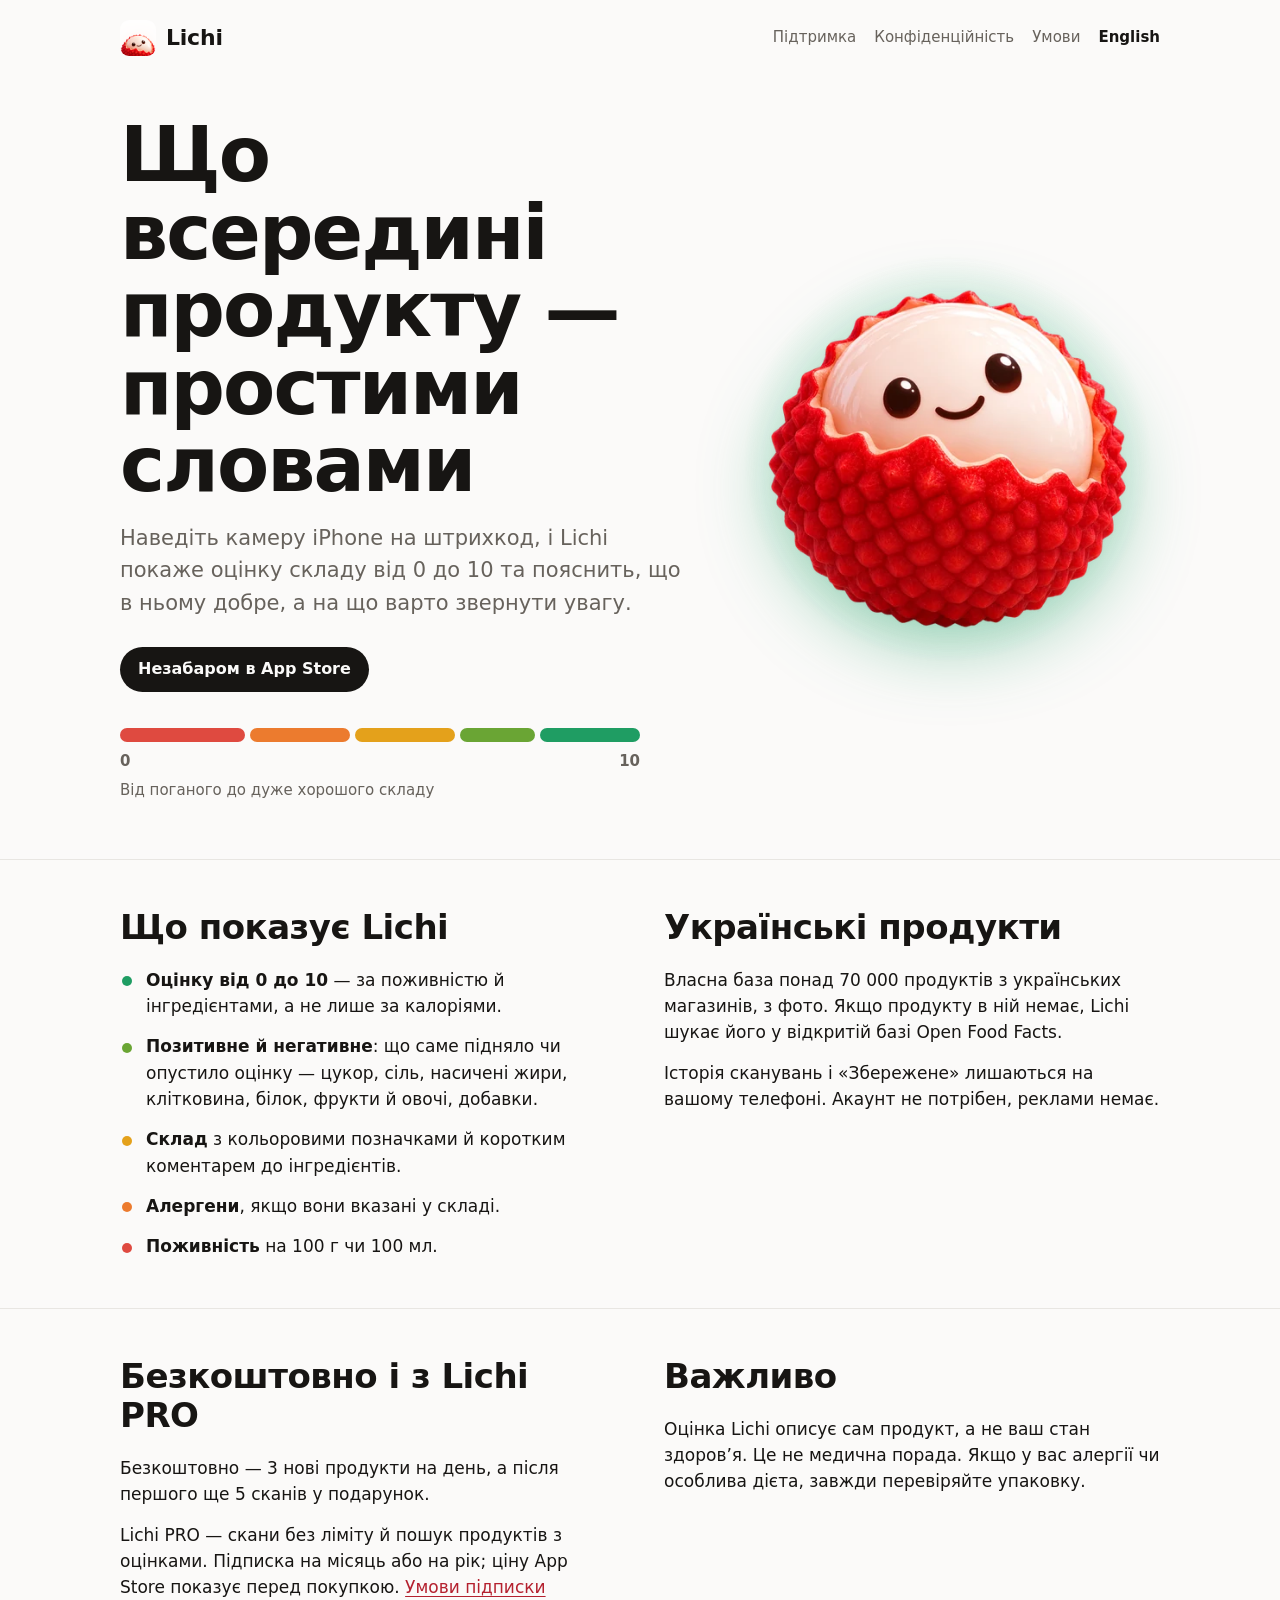
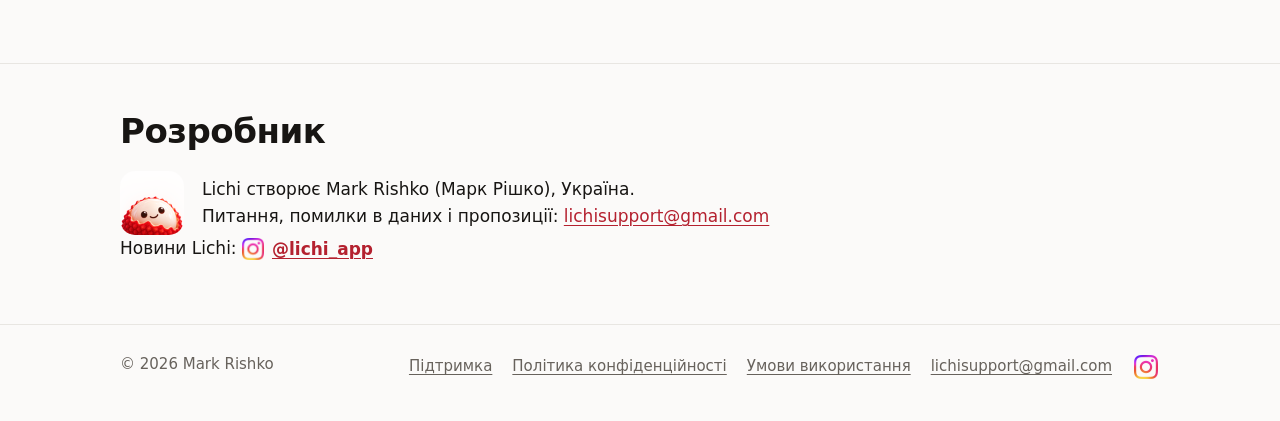
==== index.html @ 20ff61d8 "Instagram as a clickable icon, shorter home title The Instagram link uses the official gradient glyp" ====
<!doctype html>
<html lang="uk">
<head>
<meta charset="utf-8">
<meta name="viewport" content="width=device-width, initial-scale=1">
<title>Lichi — сканер складу продуктів</title>
<meta name="description" content="Наведіть камеру на штрихкод — Lichi покаже оцінку складу від 0 до 10 і пояснить її простими словами.">
<link rel="canonical" href="https://excrapt.github.io/lichi/">
<link rel="alternate" hreflang="uk" href="https://excrapt.github.io/lichi/">
<link rel="alternate" hreflang="en" href="https://excrapt.github.io/lichi/en/">
<link rel="alternate" hreflang="x-default" href="https://excrapt.github.io/lichi/">
<meta property="og:title" content="Lichi — сканер складу продуктів">
<meta property="og:description" content="Наведіть камеру на штрихкод — Lichi покаже оцінку складу від 0 до 10 і пояснить її простими словами.">
<meta property="og:image" content="https://excrapt.github.io/lichi/assets/og.png">
<meta property="og:url" content="https://excrapt.github.io/lichi/">
<meta property="og:type" content="website">
<meta name="theme-color" content="#FBFAF9" media="(prefers-color-scheme: light)">
<meta name="theme-color" content="#0F0E0D" media="(prefers-color-scheme: dark)">
<link rel="icon" type="image/png" sizes="64x64" href="favicon.png">
<link rel="icon" type="image/png" sizes="32x32" href="assets/favicon-32.png">
<link rel="apple-touch-icon" href="assets/apple-touch-icon.png">
<link rel="stylesheet" href="assets/style.css">
</head>
<body>
<header class="site-head">
  <div class="wrap">
    <a class="brand" href="./"><img src="assets/icon-96.png" alt="" width="36" height="36">Lichi</a>
    <nav class="site-nav" aria-label="Розділи"><a href="support.html">Підтримка</a><a href="privacy.html">Конфіденційність</a><a href="terms.html">Умови</a><a class="lang" href="en/" hreflang="en" lang="en">English</a></nav>
  </div>
</header>
<main id="main">

<section class="hero">
  <div class="wrap">
    <div>
      <h1>Що всередині продукту — простими словами</h1>
      <p class="lead">Наведіть камеру iPhone на штрихкод, і Lichi покаже оцінку складу від 0 до 10 та пояснить, що в ньому добре, а на що варто звернути увагу.</p>
      <span class="soon">Незабаром в App Store</span>
      <div class="scale" role="img" aria-label="Шкала оцінки від 0 до 10: поганий, сумнівний, компромісний, хороший і дуже хороший склад">
        <div class="scale-bar"><span class="poor"></span><span class="weak"></span><span class="mid"></span><span class="good"></span><span class="best"></span></div>
        <div class="scale-nums"><span>0</span><span>10</span></div>
        <p class="scale-note">Від поганого до дуже хорошого складу</p>
      </div>
    </div>
    <div class="hero-art">
      <picture><source srcset="assets/lichi.webp" type="image/webp"><img src="assets/lichi.png" alt="Лічі — маскот застосунку" width="440" height="440"></picture>
    </div>
  </div>
</section>

<section class="block">
  <div class="wrap cols">
    <div>
      <h2>Що показує Lichi</h2>
      <ul class="points">
        <li><b>Оцінку від 0 до 10</b> — за поживністю й інгредієнтами, а не лише за калоріями.</li>
        <li><b>Позитивне й негативне</b>: що саме підняло чи опустило оцінку — цукор, сіль, насичені жири, клітковина, білок, фрукти й овочі, добавки.</li>
        <li><b>Склад</b> з кольоровими позначками й коротким коментарем до інгредієнтів.</li>
        <li><b>Алергени</b>, якщо вони вказані у складі.</li>
        <li><b>Поживність</b> на 100 г чи 100 мл.</li>
      </ul>
    </div>
    <div>
      <h2>Українські продукти</h2>
      <p>Власна база понад 70 000 продуктів з українських магазинів, з фото. Якщо продукту в ній немає, Lichi шукає його у відкритій базі Open Food Facts.</p>
      <p>Історія сканувань і «Збережене» лишаються на вашому телефоні. Акаунт не потрібен, реклами немає.</p>
    </div>
  </div>
</section>

<section class="block">
  <div class="wrap cols">
    <div>
      <h2>Безкоштовно і з Lichi PRO</h2>
      <p>Безкоштовно — 3 нові продукти на день, а після першого ще 5 сканів у подарунок.</p>
      <p>Lichi PRO — скани без ліміту й пошук продуктів з оцінками. Підписка на місяць або на рік; ціну App Store показує перед покупкою. <a href="terms.html#pro">Умови підписки</a></p>
    </div>
    <div>
      <h2>Важливо</h2>
      <p>Оцінка Lichi описує сам продукт, а не ваш стан здоров’я. Це не медична порада. Якщо у вас алергії чи особлива дієта, завжди перевіряйте упаковку.</p>
    </div>
  </div>
</section>

<section class="block">
  <div class="wrap">
    <h2>Розробник</h2>
    <div class="dev">
      <img src="assets/icon-96.png" alt="" width="64" height="64">
      <p>Lichi створює Mark Rishko (Марк Рішко), Україна.<br>Питання, помилки в даних і пропозиції: <a href="mailto:lichisupport@gmail.com">lichisupport@gmail.com</a></p>
    </div>
    <p class="social">Новини Lichi: <a class="ig" href="https://www.instagram.com/lichi_app/"><img src="assets/instagram.png" alt="Instagram" width="22" height="22"><span>@lichi_app</span></a></p>
  </div>
</section>

</main>
<footer class="site-foot">
  <div class="wrap">
    <span>© 2026 Mark Rishko</span>
    <nav aria-label="Документи"><a href="support.html">Підтримка</a><a href="privacy.html">Політика конфіденційності</a><a href="terms.html">Умови використання</a><a href="mailto:lichisupport@gmail.com">lichisupport@gmail.com</a><a class="ig-only" href="https://www.instagram.com/lichi_app/"><img src="assets/instagram.png" alt="Instagram @lichi_app" width="24" height="24"></a></nav>
  </div>
</footer>
</body>
</html>
---- assets/style.css ----
/* Lichi site — same palette as the app (src/config/theme.ts, src/domain/scoring/band.ts). */
:root {
  --bg: #FBFAF9;
  --surface: #FFFFFF;
  --ink: #171513;
  --muted: #67625C;
  --line: #E8E6E2;
  --soft: #F3F2EF;
  --lychee: #D3283B;
  --link: #B4212F;
  --band-poor: #DF4A40;
  --band-weak: #EC7B2E;
  --band-mid: #E4A11B;
  --band-good: #6AA534;
  --band-best: #1F9D63;
  --glow: rgba(52, 184, 122, 0.55);
  --glow-soft: rgba(52, 184, 122, 0.22);
  --glow-shadow: rgba(31, 157, 99, 0.40);
  --round: ui-rounded, "SF Pro Rounded", "Nunito", system-ui, -apple-system, "Segoe UI", Roboto, sans-serif;
  --text: system-ui, -apple-system, "SF Pro Text", "Segoe UI", Roboto, "Helvetica Neue", Arial, sans-serif;
  color-scheme: light dark;
}

@media (prefers-color-scheme: dark) {
  :root {
    --bg: #0F0E0D;
    --surface: #1B1917;
    --ink: #F4F1ED;
    --muted: #ABA49C;
    --line: #332F2B;
    --soft: #272421;
    --lychee: #F2566A;
    --link: #FF8A97;
    --glow: rgba(52, 184, 122, 0.50);
    --glow-soft: rgba(52, 184, 122, 0.18);
    --glow-shadow: rgba(52, 184, 122, 0.38);
  }
}

* { box-sizing: border-box; }

html { -webkit-text-size-adjust: 100%; }

body {
  margin: 0;
  background: var(--bg);
  color: var(--ink);
  font-family: var(--text);
  font-size: 17px;
  line-height: 1.55;
  -webkit-font-smoothing: antialiased;
}

a { color: var(--link); text-underline-offset: 0.18em; text-decoration-thickness: 1px; }
a:hover { text-decoration-thickness: 2px; }
a:focus-visible, summary:focus-visible { outline: 3px solid var(--lychee); outline-offset: 3px; border-radius: 6px; }

.wrap { width: min(100% - 32px, 1040px); margin-inline: auto; }
.prose-wrap { width: min(100% - 32px, 680px); margin-inline: auto; }

/* Header */
.site-head { padding: 20px 0; }
.site-head .wrap { display: flex; align-items: center; justify-content: space-between; gap: 16px; flex-wrap: wrap; }
.brand { display: inline-flex; align-items: center; gap: 10px; color: var(--ink); text-decoration: none; font-family: var(--round); font-weight: 800; font-size: 22px; letter-spacing: -0.01em; }
.brand img { width: 36px; height: 36px; border-radius: 9px; }
.site-nav { display: flex; flex-wrap: wrap; gap: 6px 18px; font-size: 15px; }
.site-nav a { color: var(--muted); text-decoration: none; }
.site-nav a:hover, .site-nav a[aria-current="page"] { color: var(--ink); }
.site-nav .lang { color: var(--ink); font-weight: 600; }

/* Hero */
.hero { padding: 40px 0 56px; }
.hero .wrap { display: grid; grid-template-columns: 1.15fr 0.85fr; gap: 40px; align-items: center; }
.hero h1 { font-family: var(--round); font-weight: 800; font-size: clamp(44px, 7vw, 76px); line-height: 1.02; letter-spacing: -0.025em; margin: 0 0 18px; }
.hero .lead { font-size: clamp(18px, 2.2vw, 21px); color: var(--muted); margin: 0 0 28px; max-width: 32em; }
/* The mascot smiles, so its glow takes the colour of a very good score (band «very_good»). */
.hero-art { justify-self: center; width: min(100%, 380px); position: relative; }
.hero-art::before { content: ""; position: absolute; inset: -4%; border-radius: 50%; background: radial-gradient(closest-side, var(--glow) 0%, var(--glow-soft) 55%, transparent 100%); }
.hero-art img { position: relative; width: 100%; height: auto; display: block; filter: drop-shadow(0 22px 36px var(--glow-shadow)); }
.soon { display: inline-block; font-family: var(--round); font-weight: 700; font-size: 16px; padding: 10px 18px; border-radius: 999px; background: var(--ink); color: var(--bg); }

/* The 0–10 scale: the one bold thing on the page */
.scale { margin: 36px 0 0; max-width: 520px; }
.scale-bar { display: flex; gap: 5px; height: 14px; }
.scale-bar span { border-radius: 7px; }
.scale-bar .poor { flex: 25; background: var(--band-poor); }
.scale-bar .weak { flex: 20; background: var(--band-weak); }
.scale-bar .mid { flex: 20; background: var(--band-mid); }
.scale-bar .good { flex: 15; background: var(--band-good); }
.scale-bar .best { flex: 20; background: var(--band-best); }
.scale-nums { display: flex; justify-content: space-between; font-family: var(--round); font-weight: 700; font-size: 15px; color: var(--muted); margin-top: 8px; }
.scale-note { font-size: 15px; color: var(--muted); margin: 6px 0 0; }

/* Content blocks on the home page */
.block { padding: 48px 0; border-top: 1px solid var(--line); }
.block h2 { font-family: var(--round); font-weight: 800; font-size: clamp(26px, 3.4vw, 34px); line-height: 1.15; letter-spacing: -0.015em; margin: 0 0 20px; }
.block p { margin: 0 0 14px; max-width: 40em; }
.cols { display: grid; grid-template-columns: repeat(2, minmax(0, 1fr)); gap: 28px 48px; }
.points { list-style: none; margin: 0; padding: 0; display: grid; gap: 14px; max-width: 44em; }
.points li { position: relative; padding-left: 26px; }
.points li::before { content: ""; position: absolute; left: 2px; top: 0.55em; width: 10px; height: 10px; border-radius: 50%; background: var(--dot, var(--band-best)); }
.points li:nth-child(5n+1) { --dot: var(--band-best); }
.points li:nth-child(5n+2) { --dot: var(--band-good); }
.points li:nth-child(5n+3) { --dot: var(--band-mid); }
.points li:nth-child(5n+4) { --dot: var(--band-weak); }
.points li:nth-child(5n+5) { --dot: var(--band-poor); }
.points b { font-weight: 650; }
.dev { display: flex; gap: 18px; align-items: center; }
.dev img { width: 64px; height: 64px; border-radius: 15px; flex: none; }
.dev p { margin: 0; }
.muted { color: var(--muted); }

/* Legal and support pages */
.doc { padding: 24px 0 56px; }
.doc h1 { font-family: var(--round); font-weight: 800; font-size: clamp(34px, 5vw, 46px); line-height: 1.08; letter-spacing: -0.02em; margin: 8px 0 6px; }
.doc .updated { color: var(--muted); font-size: 15px; margin: 0 0 28px; }
.doc .intro { font-size: 19px; margin: 0 0 24px; }
.doc h2 { font-family: var(--round); font-weight: 750; font-size: 23px; line-height: 1.25; margin: 36px 0 10px; }
.doc p, .doc ul { margin: 0 0 14px; }
.doc ul { padding-left: 22px; }
.doc li { margin-bottom: 6px; }
.summary { background: var(--surface); border: 1px solid var(--line); border-radius: 18px; padding: 18px 22px; margin: 0 0 8px; }
.summary ul { margin: 0; }
.contact { background: var(--soft); border-radius: 18px; padding: 18px 22px; margin: 0 0 24px; }
.contact p { margin: 0; }
.contact a { font-weight: 650; }

details { border-bottom: 1px solid var(--line); padding: 14px 0; }
.faq details:first-child { border-top: 1px solid var(--line); }
summary { cursor: pointer; font-weight: 650; list-style: none; position: relative; padding-right: 32px; }
summary::-webkit-details-marker { display: none; }
summary::after { content: "+"; position: absolute; right: 4px; top: -2px; font-family: var(--round); font-size: 22px; font-weight: 600; color: var(--muted); }
details[open] summary::after { content: "−"; }
details p { margin: 10px 0 2px; color: var(--ink); }

/* Instagram: the official glyph from Meta's brand pack (IG_brand_asset_pack_2023, gradient), unaltered. */
.ig { display: inline-flex; align-items: center; gap: 8px; vertical-align: middle; font-weight: 600; }
.ig img { width: 22px; height: 22px; display: block; }
.social { margin: 18px 0 0; }
.site-foot nav { align-items: center; }
.ig-only { display: inline-flex; padding: 2px; border-radius: 8px; }
.ig-only img { width: 24px; height: 24px; display: block; }

/* Footer */
.site-foot { border-top: 1px solid var(--line); padding: 28px 0 40px; font-size: 15px; color: var(--muted); }
.site-foot .wrap { display: flex; flex-wrap: wrap; gap: 10px 28px; justify-content: space-between; }
.site-foot nav { display: flex; flex-wrap: wrap; gap: 8px 20px; }
.site-foot a { color: var(--muted); }

@media (max-width: 760px) {
  body { font-size: 16px; }
  .hero { padding: 16px 0 40px; }
  .hero .wrap { grid-template-columns: 1fr; gap: 8px; }
  .hero-art { order: -1; width: 200px; justify-self: start; }
  .cols { grid-template-columns: 1fr; }
  .block { padding: 36px 0; }
}

@media (prefers-reduced-motion: no-preference) {
  .scale-bar span { transform-origin: left center; animation: grow 700ms cubic-bezier(.2, .8, .2, 1) both; }
  .scale-bar span:nth-child(2) { animation-delay: 80ms; }
  .scale-bar span:nth-child(3) { animation-delay: 160ms; }
  .scale-bar span:nth-child(4) { animation-delay: 240ms; }
  .scale-bar span:nth-child(5) { animation-delay: 320ms; }
}
@keyframes grow { from { transform: scaleX(0); opacity: 0; } to { transform: scaleX(1); opacity: 1; } }
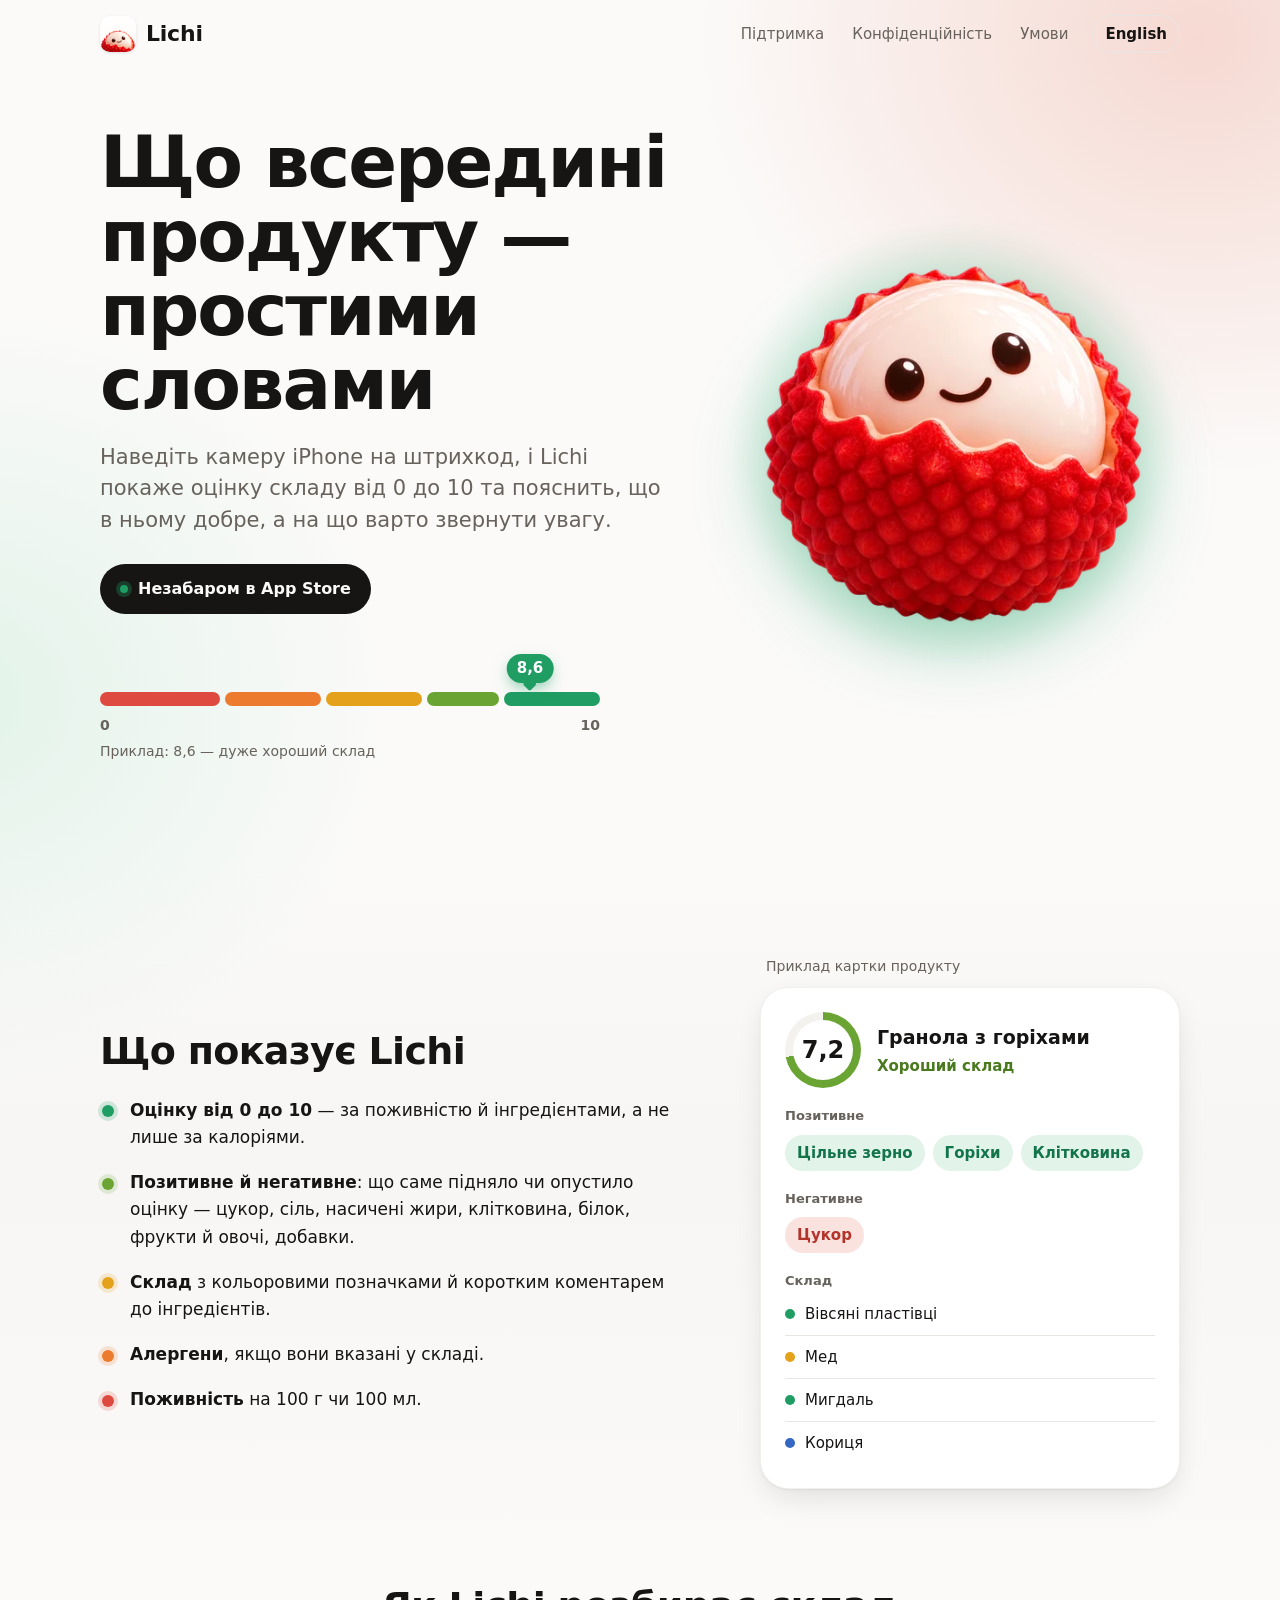
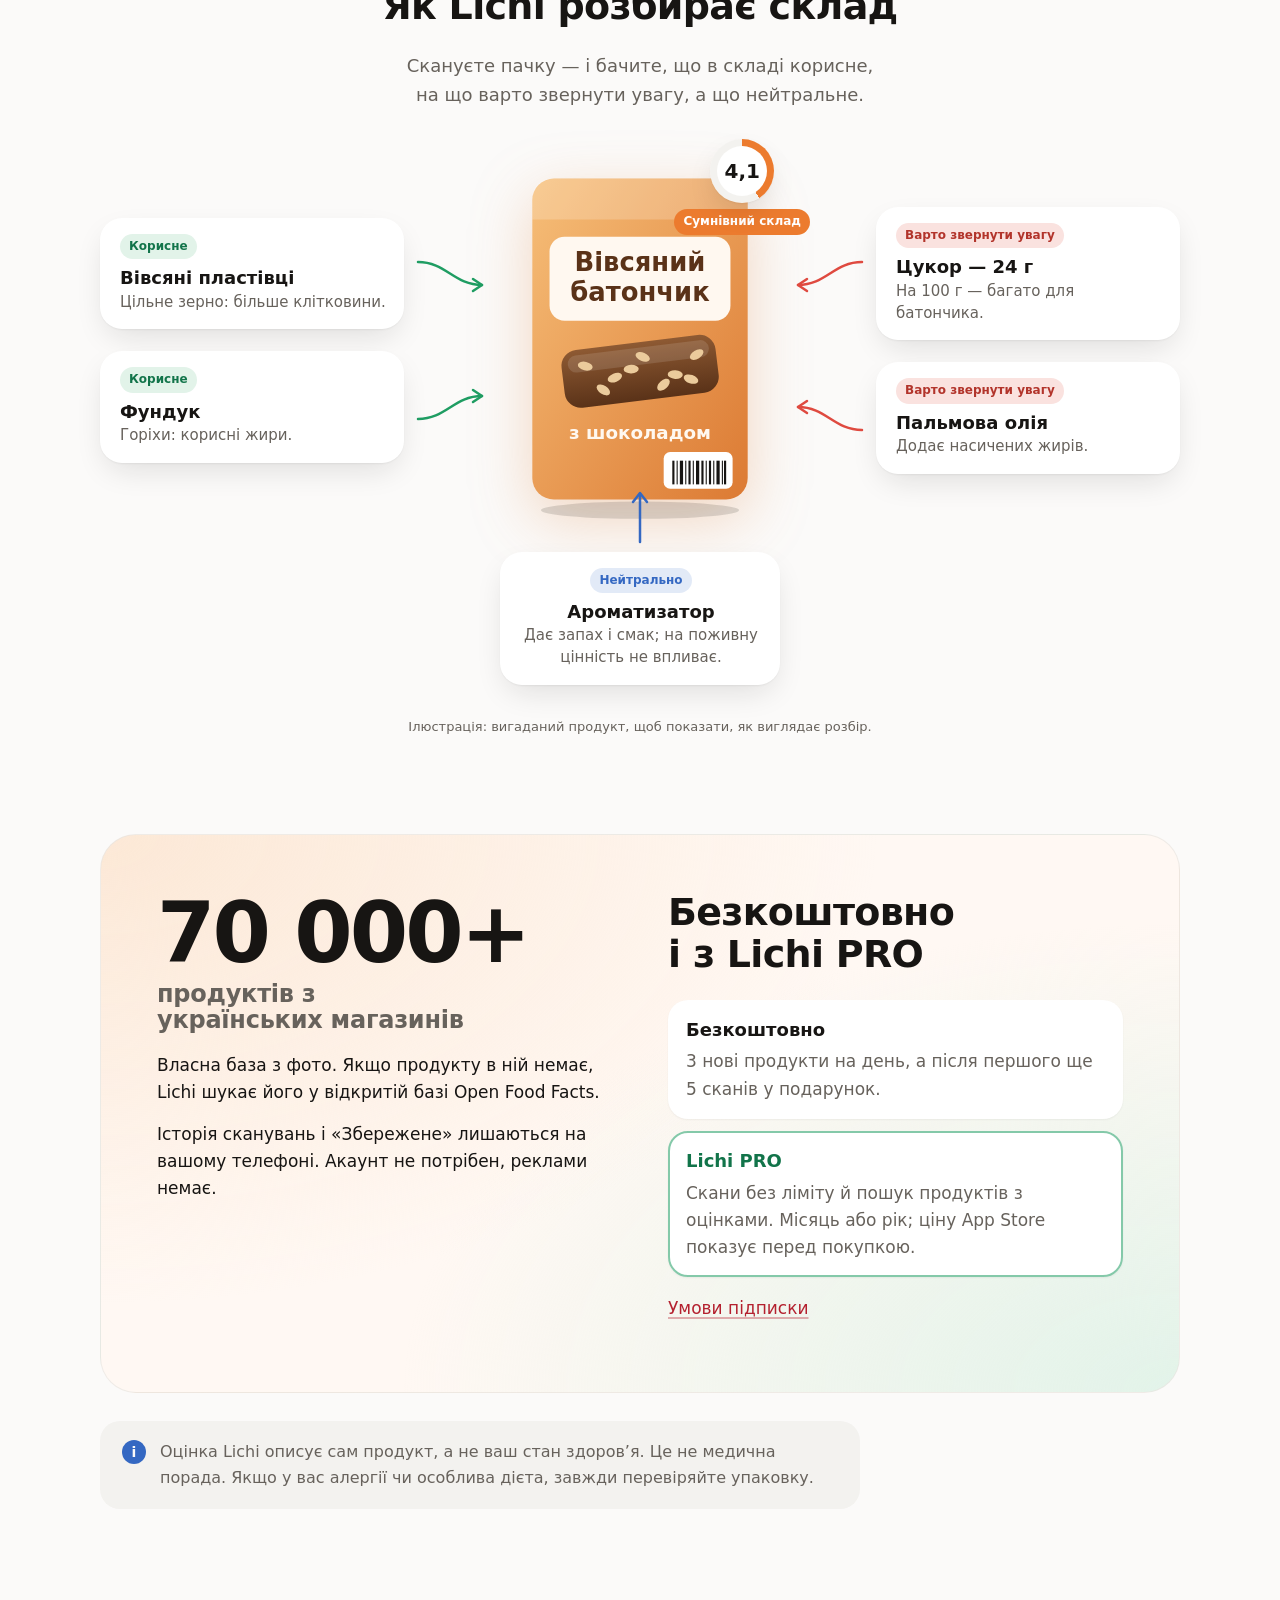
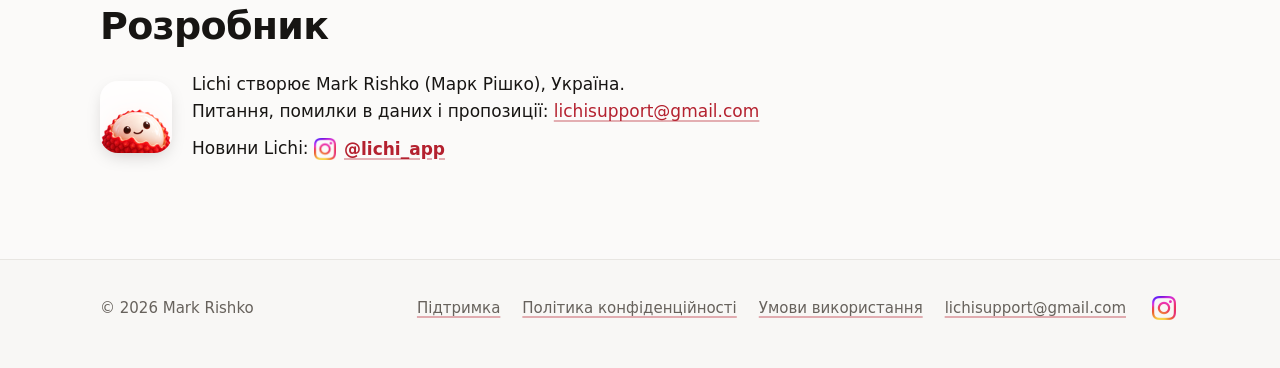
==== commit a0aeef01: "Livelier site: scan-to-score hero, ingredient breakdown illustration, example card - Hero: the masco" ====
--- a/index.html
+++ b/index.html
@@ -20,76 +20,136 @@
 <link rel="icon" type="image/png" sizes="32x32" href="assets/favicon-32.png">
 <link rel="apple-touch-icon" href="assets/apple-touch-icon.png">
 <link rel="stylesheet" href="assets/style.css">
+<script>document.documentElement.classList.add('js')</script>
 </head>
-<body>
+<body class="page-index">
 <header class="site-head">
   <div class="wrap">
     <a class="brand" href="./"><img src="assets/icon-96.png" alt="" width="36" height="36">Lichi</a>
-    <nav class="site-nav" aria-label="Розділи"><a href="support.html">Підтримка</a><a href="privacy.html">Конфіденційність</a><a href="terms.html">Умови</a><a class="lang" href="en/" hreflang="en" lang="en">English</a></nav>
+    <nav class="site-nav" aria-label="Розділи"><a href="support.html">Підтримка</a><a href="privacy.html">Конфіденційність</a><a href="terms.html">Умови</a></nav>
+    <a class="lang" href="en/" hreflang="en" lang="en">English</a>
   </div>
 </header>
 <main id="main">
 
 <section class="hero">
-  <div class="wrap">
-    <div>
+  <div class="wrap hero-grid">
+    <div class="hero-copy">
       <h1>Що всередині продукту — простими словами</h1>
       <p class="lead">Наведіть камеру iPhone на штрихкод, і Lichi покаже оцінку складу від 0 до 10 та пояснить, що в ньому добре, а на що варто звернути увагу.</p>
       <span class="soon">Незабаром в App Store</span>
-      <div class="scale" role="img" aria-label="Шкала оцінки від 0 до 10: поганий, сумнівний, компромісний, хороший і дуже хороший склад">
-        <div class="scale-bar"><span class="poor"></span><span class="weak"></span><span class="mid"></span><span class="good"></span><span class="best"></span></div>
+      <div class="scale" role="img" aria-label="Шкала оцінки від 0 до 10: поганий, сумнівний, компромісний, хороший і дуже хороший склад. Приклад: 8,6 — дуже хороший склад">
+        <div class="scale-track">
+          <div class="scale-bar"><span class="poor"></span><span class="weak"></span><span class="mid"></span><span class="good"></span><span class="best"></span></div>
+          <span class="marker" style="--at:86%"><b>8,6</b></span>
+        </div>
         <div class="scale-nums"><span>0</span><span>10</span></div>
-        <p class="scale-note">Від поганого до дуже хорошого складу</p>
+        <p class="scale-note">Приклад: 8,6 — дуже хороший склад</p>
       </div>
     </div>
     <div class="hero-art">
       <picture><source srcset="assets/lichi.webp" type="image/webp"><img src="assets/lichi.png" alt="Лічі — маскот застосунку" width="440" height="440"></picture>
+      <span class="scan-line" aria-hidden="true"></span>
     </div>
   </div>
 </section>
 
-<section class="block">
-  <div class="wrap cols">
+<section class="block features">
+  <div class="wrap feat-grid">
     <div>
       <h2>Що показує Lichi</h2>
-      <ul class="points">
-        <li><b>Оцінку від 0 до 10</b> — за поживністю й інгредієнтами, а не лише за калоріями.</li>
-        <li><b>Позитивне й негативне</b>: що саме підняло чи опустило оцінку — цукор, сіль, насичені жири, клітковина, білок, фрукти й овочі, добавки.</li>
-        <li><b>Склад</b> з кольоровими позначками й коротким коментарем до інгредієнтів.</li>
-        <li><b>Алергени</b>, якщо вони вказані у складі.</li>
-        <li><b>Поживність</b> на 100 г чи 100 мл.</li>
-      </ul>
+      <ul class="points"><li><b>Оцінку від 0 до 10</b> — за поживністю й інгредієнтами, а не лише за калоріями.</li><li><b>Позитивне й негативне</b>: що саме підняло чи опустило оцінку — цукор, сіль, насичені жири, клітковина, білок, фрукти й овочі, добавки.</li><li><b>Склад</b> з кольоровими позначками й коротким коментарем до інгредієнтів.</li><li><b>Алергени</b>, якщо вони вказані у складі.</li><li><b>Поживність</b> на 100 г чи 100 мл.</li></ul>
     </div>
-    <div>
-      <h2>Українські продукти</h2>
-      <p>Власна база понад 70 000 продуктів з українських магазинів, з фото. Якщо продукту в ній немає, Lichi шукає його у відкритій базі Open Food Facts.</p>
-      <p>Історія сканувань і «Збережене» лишаються на вашому телефоні. Акаунт не потрібен, реклами немає.</p>
-    </div>
+    <figure class="example" data-reveal>
+      <figcaption>Приклад картки продукту</figcaption>
+      <div class="ex-card">
+        <div class="ex-top">
+          <div class="ring" style="--score:72"><span>7,2</span></div>
+          <div>
+            <p class="ex-name">Гранола з горіхами</p>
+            <p class="ex-band">Хороший склад</p>
+          </div>
+        </div>
+        <p class="ex-h">Позитивне</p>
+        <ul class="ex-list plus"><li style="--i:0">Цільне зерно</li><li style="--i:1">Горіхи</li><li style="--i:2">Клітковина</li></ul>
+        <p class="ex-h">Негативне</p>
+        <ul class="ex-list minus"><li style="--i:3">Цукор</li></ul>
+        <p class="ex-h">Склад</p>
+        <ul class="ex-ingr"><li style="--i:4"><i class="dot green"></i>Вівсяні пластівці</li><li style="--i:5"><i class="dot amber"></i>Мед</li><li style="--i:6"><i class="dot green"></i>Мигдаль</li><li style="--i:7"><i class="dot blue"></i>Кориця</li></ul>
+      </div>
+    </figure>
   </div>
 </section>
 
-<section class="block">
-  <div class="wrap cols">
-    <div>
-      <h2>Безкоштовно і з Lichi PRO</h2>
-      <p>Безкоштовно — 3 нові продукти на день, а після першого ще 5 сканів у подарунок.</p>
-      <p>Lichi PRO — скани без ліміту й пошук продуктів з оцінками. Підписка на місяць або на рік; ціну App Store показує перед покупкою. <a href="terms.html#pro">Умови підписки</a></p>
+
+<section class="block anatomy">
+  <div class="wrap">
+    <h2>Як Lichi розбирає склад</h2>
+    <p class="sub">Скануєте пачку — і бачите, що в складі корисне, на що варто звернути увагу, а що нейтральне.</p>
+    <div class="anat" data-reveal>
+      <ul class="anat-side anat-left"><li class="call good top" style="--i:0"><span class="tag">Корисне</span><b>Вівсяні пластівці</b><span class="call-note">Цільне зерно: більше клітковини.</span><svg class="arw" viewBox="0 0 72 40" aria-hidden="true"><path pathLength="1" d="M2 8 C 30 8, 38 31, 66 31"/><path class="head" pathLength="1" d="M57 25 L66 31 L57 37"/></svg></li><li class="call good low" style="--i:1"><span class="tag">Корисне</span><b>Фундук</b><span class="call-note">Горіхи: корисні жири.</span><svg class="arw" viewBox="0 0 72 40" aria-hidden="true"><path pathLength="1" d="M2 32 C 30 32, 38 9, 66 9"/><path class="head" pathLength="1" d="M57 3 L66 9 L57 15"/></svg></li></ul>
+      <div class="anat-pack">
+        <svg class="pack-svg" viewBox="0 0 260 340" role="img" aria-label="Пачка вівсяного батончика з шоколадом">
+        <defs>
+          <linearGradient id="pk" x1="0" y1="0" x2="1" y2="1"><stop offset="0" stop-color="#F6BE78"/><stop offset="1" stop-color="#DC7A33"/></linearGradient>
+          <linearGradient id="br" x1="0" y1="0" x2="0" y2="1"><stop offset="0" stop-color="#8E5A33"/><stop offset="1" stop-color="#5A3218"/></linearGradient>
+        </defs>
+        <ellipse cx="130" cy="328" rx="92" ry="8" fill="rgba(23,21,19,.14)"/>
+        <rect x="30" y="20" width="200" height="298" rx="20" fill="url(#pk)"/>
+        <path d="M30 40 Q30 20 50 20 H210 Q230 20 230 40 V58 H30 Z" fill="rgba(255,255,255,.2)"/>
+        <rect x="46" y="74" width="168" height="78" rx="14" fill="#FFF8F0"/>
+        <text x="130" y="106" text-anchor="middle" class="pk-t1">Вівсяний</text>
+        <text x="130" y="134" text-anchor="middle" class="pk-t1">батончик</text>
+        <g transform="translate(58 172) rotate(-7 72 26)">
+          <rect width="144" height="54" rx="15" fill="url(#br)"/>
+          <rect x="6" y="5" width="132" height="16" rx="8" fill="rgba(255,255,255,.12)"/>
+          <g fill="#EBCB9C"><ellipse cx="22" cy="16" rx="7" ry="4" transform="rotate(20 22 16)"/><ellipse cx="48" cy="30" rx="7" ry="4" transform="rotate(-15 48 30)"/><ellipse cx="76" cy="14" rx="7" ry="4" transform="rotate(30 76 14)"/><ellipse cx="104" cy="34" rx="7" ry="4" transform="rotate(10 104 34)"/><ellipse cx="126" cy="18" rx="7" ry="4" transform="rotate(-25 126 18)"/><ellipse cx="36" cy="40" rx="7" ry="4" transform="rotate(40 36 40)"/><ellipse cx="92" cy="42" rx="7" ry="4" transform="rotate(-35 92 42)"/><ellipse cx="64" cy="24" rx="7" ry="4" transform="rotate(5 64 24)"/><ellipse cx="118" cy="40" rx="7" ry="4" transform="rotate(25 118 40)"/></g>
+        </g>
+        <text x="130" y="262" text-anchor="middle" class="pk-t2">з шоколадом</text>
+        <g transform="translate(152 274)"><rect width="64" height="34" rx="6" fill="#fff"/><g fill="#171513"><rect x="8" y="8" width="2" height="22" /><rect x="12" y="8" width="1" height="22" /><rect x="15" y="8" width="3" height="22" /><rect x="20" y="8" width="1" height="22" /><rect x="23" y="8" width="2" height="22" /><rect x="27" y="8" width="1" height="22" /><rect x="30" y="8" width="3" height="22" /><rect x="35" y="8" width="2" height="22" /><rect x="39" y="8" width="1" height="22" /><rect x="42" y="8" width="2" height="22" /><rect x="46" y="8" width="1" height="22" /><rect x="49" y="8" width="3" height="22" /><rect x="54" y="8" width="1" height="22" /><rect x="56" y="8" width="2" height="22" /></g></g>
+      </svg>
+        <span class="scan-line" aria-hidden="true"></span>
+        <div class="pack-score"><span class="ring ring-weak" style="--score:41"><span>4,1</span></span><span class="pack-band">Сумнівний склад</span></div>
+      </div>
+      <ul class="anat-side anat-right"><li class="call bad top" style="--i:2"><span class="tag">Варто звернути увагу</span><b>Цукор — 24 г</b><span class="call-note">На 100 г — багато для батончика.</span><svg class="arw" viewBox="0 0 72 40" aria-hidden="true"><path pathLength="1" d="M2 8 C 30 8, 38 31, 66 31"/><path class="head" pathLength="1" d="M57 25 L66 31 L57 37"/></svg></li><li class="call bad low" style="--i:3"><span class="tag">Варто звернути увагу</span><b>Пальмова олія</b><span class="call-note">Додає насичених жирів.</span><svg class="arw" viewBox="0 0 72 40" aria-hidden="true"><path pathLength="1" d="M2 32 C 30 32, 38 9, 66 9"/><path class="head" pathLength="1" d="M57 3 L66 9 L57 15"/></svg></li></ul>
+      <ul class="anat-bottom"><li class="call neutral up" style="--i:4"><span class="tag">Нейтрально</span><b>Ароматизатор</b><span class="call-note">Дає запах і смак; на поживну цінність не впливає.</span><svg class="arw" viewBox="0 0 40 56" aria-hidden="true"><path pathLength="1" d="M20 54 L20 6"/><path class="head" pathLength="1" d="M13 14 L20 5 L27 14"/></svg></li></ul>
     </div>
-    <div>
-      <h2>Важливо</h2>
-      <p>Оцінка Lichi описує сам продукт, а не ваш стан здоров’я. Це не медична порада. Якщо у вас алергії чи особлива дієта, завжди перевіряйте упаковку.</p>
-    </div>
+    <p class="anat-note">Ілюстрація: вигаданий продукт, щоб показати, як виглядає розбір.</p>
   </div>
 </section>
 
-<section class="block">
+<section class="block sheet-block">
+  <div class="wrap">
+    <div class="sheet">
+      <div class="sheet-db">
+        <p class="big-num">70 000+</p>
+        <h2 class="num-h">продуктів з українських магазинів</h2>
+        <p>Власна база з фото. Якщо продукту в ній немає, Lichi шукає його у відкритій базі Open Food Facts.</p>
+        <p>Історія сканувань і «Збережене» лишаються на вашому телефоні. Акаунт не потрібен, реклами немає.</p>
+      </div>
+      <div class="sheet-pro">
+        <h2>Безкоштовно і з Lichi PRO</h2>
+        <dl class="plans">
+          <div><dt>Безкоштовно</dt><dd>3 нові продукти на день, а після першого ще 5 сканів у подарунок.</dd></div>
+          <div class="pro"><dt>Lichi PRO</dt><dd>Скани без ліміту й пошук продуктів з оцінками. Місяць або рік; ціну App Store показує перед покупкою.</dd></div>
+        </dl>
+        <p><a href="terms.html#pro">Умови підписки</a></p>
+      </div>
+    </div>
+    <p class="note">Оцінка Lichi описує сам продукт, а не ваш стан здоров’я. Це не медична порада. Якщо у вас алергії чи особлива дієта, завжди перевіряйте упаковку.</p>
+  </div>
+</section>
+
+<section class="block dev-block">
   <div class="wrap">
     <h2>Розробник</h2>
     <div class="dev">
       <img src="assets/icon-96.png" alt="" width="64" height="64">
-      <p>Lichi створює Mark Rishko (Марк Рішко), Україна.<br>Питання, помилки в даних і пропозиції: <a href="mailto:lichisupport@gmail.com">lichisupport@gmail.com</a></p>
+      <div>
+        <p>Lichi створює Mark Rishko (Марк Рішко), Україна.<br>Питання, помилки в даних і пропозиції: <a href="mailto:lichisupport@gmail.com">lichisupport@gmail.com</a></p>
+        <p class="social">Новини Lichi: <a class="ig" href="https://www.instagram.com/lichi_app/"><img src="assets/instagram.png" alt="Instagram" width="22" height="22"><span>@lichi_app</span></a></p>
+      </div>
     </div>
-    <p class="social">Новини Lichi: <a class="ig" href="https://www.instagram.com/lichi_app/"><img src="assets/instagram.png" alt="Instagram" width="22" height="22"><span>@lichi_app</span></a></p>
   </div>
 </section>
 
@@ -100,5 +160,18 @@
     <nav aria-label="Документи"><a href="support.html">Підтримка</a><a href="privacy.html">Політика конфіденційності</a><a href="terms.html">Умови використання</a><a href="mailto:lichisupport@gmail.com">lichisupport@gmail.com</a><a class="ig-only" href="https://www.instagram.com/lichi_app/"><img src="assets/instagram.png" alt="Instagram @lichi_app" width="24" height="24"></a></nav>
   </div>
 </footer>
+<script>
+(function () {
+  var head = document.querySelector('.site-head');
+  var onScroll = function () { head.classList.toggle('scrolled', window.scrollY > 8); };
+  onScroll(); window.addEventListener('scroll', onScroll, { passive: true });
+  var items = document.querySelectorAll('[data-reveal]');
+  if (!('IntersectionObserver' in window)) { items.forEach(function (el) { el.classList.add('in'); }); return; }
+  var io = new IntersectionObserver(function (entries) {
+    entries.forEach(function (e) { if (e.isIntersecting) { e.target.classList.add('in'); io.unobserve(e.target); } });
+  }, { threshold: 0.3 });
+  items.forEach(function (el) { io.observe(el); });
+})();
+</script>
 </body>
 </html>
--- a/assets/style.css
+++ b/assets/style.css
@@ -1,4 +1,6 @@
-/* Lichi site — same palette as the app (src/config/theme.ts, src/domain/scoring/band.ts). */
+/* Lichi site. Palette from the app: src/config/theme.ts (bg, ink, blush, glow) and src/domain/scoring/band.ts (score bands). */
+@property --p { syntax: "<number>"; inherits: false; initial-value: 0; }
+
 :root {
   --bg: #FBFAF9;
   --surface: #FFFFFF;
@@ -6,6 +8,10 @@
   --muted: #67625C;
   --line: #E8E6E2;
   --soft: #F3F2EF;
+  --blush: #F6D9D2;
+  --peach: #FCE8D6;
+  --mint: #E2F3E9;
+  --sheet: #FFF8F3;
   --lychee: #D3283B;
   --link: #B4212F;
   --band-poor: #DF4A40;
@@ -13,12 +19,26 @@
   --band-mid: #E4A11B;
   --band-good: #6AA534;
   --band-best: #1F9D63;
+  --ink-best: #12744A;
+  --ink-good: #4A7A1E;
+  --ink-mid: #8F6100;
+  --ink-poor: #B2342B;
+  --tint-best: #E2F3E9;
+  --tint-good: #ECF4E0;
+  --tint-poor: #FAE2DF;
+  --neutral: #3468C2;
   --glow: rgba(52, 184, 122, 0.55);
   --glow-soft: rgba(52, 184, 122, 0.22);
   --glow-shadow: rgba(31, 157, 99, 0.40);
+  --card-shadow: 0 1px 2px rgba(23, 21, 19, 0.05), 0 12px 32px -8px rgba(23, 21, 19, 0.14);
+  --head-bg: rgba(251, 250, 249, 0.78);
   --round: ui-rounded, "SF Pro Rounded", "Nunito", system-ui, -apple-system, "Segoe UI", Roboto, sans-serif;
   --text: system-ui, -apple-system, "SF Pro Text", "Segoe UI", Roboto, "Helvetica Neue", Arial, sans-serif;
+  --ease-out: cubic-bezier(.2, .8, .2, 1);
+  --ease-pop: cubic-bezier(.2, .9, .25, 1.18);
+  --section: 96px;
   color-scheme: light dark;
+  interpolate-size: allow-keywords;
 }
 
 @media (prefers-color-scheme: dark) {
@@ -29,58 +49,92 @@
     --muted: #ABA49C;
     --line: #332F2B;
     --soft: #272421;
+    --blush: #3A2321;
+    --peach: #2A1F18;
+    --mint: #12261C;
+    --sheet: #171412;
     --lychee: #F2566A;
     --link: #FF8A97;
+    --ink-best: #5FD199;
+    --ink-good: #A2D46F;
+    --ink-mid: #F5C866;
+    --ink-poor: #F28D84;
+    --tint-best: rgba(52, 184, 122, 0.16);
+    --tint-good: rgba(134, 192, 76, 0.16);
+    --tint-poor: rgba(238, 106, 95, 0.16);
+    --neutral: #6F9BE6;
     --glow: rgba(52, 184, 122, 0.50);
     --glow-soft: rgba(52, 184, 122, 0.18);
     --glow-shadow: rgba(52, 184, 122, 0.38);
+    --card-shadow: 0 1px 0 rgba(255, 255, 255, 0.04) inset, 0 16px 40px -12px rgba(0, 0, 0, 0.6);
+    --head-bg: rgba(15, 14, 13, 0.72);
   }
 }
 
 * { box-sizing: border-box; }
-
-html { -webkit-text-size-adjust: 100%; }
-
+html { -webkit-text-size-adjust: 100%; scroll-behavior: smooth; scroll-padding-top: 88px; }
 body {
   margin: 0;
   background: var(--bg);
   color: var(--ink);
   font-family: var(--text);
   font-size: 17px;
-  line-height: 1.55;
+  line-height: 1.6;
   -webkit-font-smoothing: antialiased;
-}
-
-a { color: var(--link); text-underline-offset: 0.18em; text-decoration-thickness: 1px; }
-a:hover { text-decoration-thickness: 2px; }
+  text-rendering: optimizeLegibility;
+}
+img { max-width: 100%; }
+/* Soft glow fields from the app palette, painted on the page itself so nothing is cut at a section edge */
+body.page-index { background: radial-gradient(720px 620px at calc(100% - 80px) 40px, var(--blush), transparent 70%), radial-gradient(620px 560px at -40px 700px, var(--mint), transparent 70%), var(--bg); background-repeat: no-repeat; }
+body:not(.page-index) { background: radial-gradient(620px 420px at 88% -40px, var(--blush), transparent 70%), radial-gradient(560px 380px at 6% -60px, var(--mint), transparent 70%), var(--bg); background-repeat: no-repeat; }
+p { margin: 0 0 14px; }
+
+a { color: var(--link); text-decoration-line: underline; text-decoration-color: color-mix(in srgb, var(--link) 35%, transparent); text-underline-offset: 0.2em; text-decoration-thickness: 1.5px; transition: text-decoration-color .2s, color .2s; }
+a:hover { text-decoration-color: currentColor; }
 a:focus-visible, summary:focus-visible { outline: 3px solid var(--lychee); outline-offset: 3px; border-radius: 6px; }
 
-.wrap { width: min(100% - 32px, 1040px); margin-inline: auto; }
-.prose-wrap { width: min(100% - 32px, 680px); margin-inline: auto; }
-
-/* Header */
-.site-head { padding: 20px 0; }
-.site-head .wrap { display: flex; align-items: center; justify-content: space-between; gap: 16px; flex-wrap: wrap; }
-.brand { display: inline-flex; align-items: center; gap: 10px; color: var(--ink); text-decoration: none; font-family: var(--round); font-weight: 800; font-size: 22px; letter-spacing: -0.01em; }
-.brand img { width: 36px; height: 36px; border-radius: 9px; }
-.site-nav { display: flex; flex-wrap: wrap; gap: 6px 18px; font-size: 15px; }
-.site-nav a { color: var(--muted); text-decoration: none; }
-.site-nav a:hover, .site-nav a[aria-current="page"] { color: var(--ink); }
-.site-nav .lang { color: var(--ink); font-weight: 600; }
-
-/* Hero */
-.hero { padding: 40px 0 56px; }
-.hero .wrap { display: grid; grid-template-columns: 1.15fr 0.85fr; gap: 40px; align-items: center; }
-.hero h1 { font-family: var(--round); font-weight: 800; font-size: clamp(44px, 7vw, 76px); line-height: 1.02; letter-spacing: -0.025em; margin: 0 0 18px; }
-.hero .lead { font-size: clamp(18px, 2.2vw, 21px); color: var(--muted); margin: 0 0 28px; max-width: 32em; }
-/* The mascot smiles, so its glow takes the colour of a very good score (band «very_good»). */
-.hero-art { justify-self: center; width: min(100%, 380px); position: relative; }
-.hero-art::before { content: ""; position: absolute; inset: -4%; border-radius: 50%; background: radial-gradient(closest-side, var(--glow) 0%, var(--glow-soft) 55%, transparent 100%); }
+.wrap { width: min(100% - 40px, 1080px); margin-inline: auto; }
+.prose-wrap { width: min(100% - 40px, 700px); margin-inline: auto; }
+.muted { color: var(--muted); }
+
+/* ---------- Header: stays on top, gets a hairline once the page scrolls */
+.site-head {
+  position: sticky; top: 0; z-index: 20;
+  background: var(--head-bg);
+  -webkit-backdrop-filter: saturate(1.6) blur(16px);
+  backdrop-filter: saturate(1.6) blur(16px);
+  border-bottom: 1px solid transparent;
+  transition: border-color .25s, background-color .25s;
+}
+.site-head.scrolled { border-bottom-color: var(--line); }
+.js .site-head:not(.scrolled) { background: transparent; -webkit-backdrop-filter: none; backdrop-filter: none; }
+.site-head .wrap { display: flex; align-items: center; gap: 8px 12px; flex-wrap: wrap; min-height: 68px; padding-block: 12px; }
+.brand { margin-right: auto; display: inline-flex; align-items: center; gap: 10px; color: var(--ink); text-decoration: none; font-family: var(--round); font-weight: 800; font-size: 22px; letter-spacing: -0.01em; }
+.brand img { width: 36px; height: 36px; border-radius: 10px; box-shadow: 0 1px 3px rgba(23, 21, 19, 0.12); transition: transform .3s var(--ease-pop); }
+.brand:hover img { transform: rotate(-8deg) scale(1.06); }
+.site-nav { display: flex; flex-wrap: wrap; gap: 4px; font-size: 15px; }
+.site-nav a { color: var(--muted); text-decoration: none; padding: 6px 12px; border-radius: 999px; transition: background-color .2s, color .2s; }
+.site-nav a:hover { color: var(--ink); background: var(--soft); }
+.site-nav a[aria-current="page"] { color: var(--ink); background: var(--soft); }
+.lang { color: var(--ink); font-weight: 600; font-size: 15px; text-decoration: none; padding: 6px 12px; border-radius: 999px; border: 1px solid var(--line); transition: background-color .2s, border-color .2s; }
+.lang:hover { background: var(--soft); border-color: transparent; }
+
+/* ---------- Hero: soft glow fields from the app palette, then the scan → score moment */
+.hero { position: relative; padding: 56px 0 var(--section); }
+.hero-grid { display: grid; grid-template-columns: minmax(0, 1.12fr) minmax(0, 0.88fr); gap: 48px; align-items: center; }
+.hero h1 { font-family: var(--round); font-weight: 800; font-size: clamp(42px, 6.2vw, 72px); line-height: 1.03; letter-spacing: -0.028em; margin: 0 0 20px; text-wrap: balance; }
+.hero .lead { font-size: clamp(18px, 2vw, 21px); line-height: 1.5; color: var(--muted); margin: 0 0 28px; max-width: 31em; text-wrap: pretty; }
+.soon { display: inline-flex; align-items: center; gap: 10px; font-family: var(--round); font-weight: 700; font-size: 16px; padding: 12px 20px; border-radius: 999px; background: var(--ink); color: var(--bg); }
+.soon::before { content: ""; width: 8px; height: 8px; border-radius: 50%; background: var(--band-best); box-shadow: 0 0 0 4px color-mix(in srgb, var(--band-best) 30%, transparent); }
+
+.hero-art { position: relative; justify-self: center; width: min(100%, 400px); }
+.hero-art::before { content: ""; position: absolute; inset: -6%; border-radius: 50%; background: radial-gradient(closest-side, var(--glow) 0%, var(--glow-soft) 55%, transparent 100%); }
 .hero-art img { position: relative; width: 100%; height: auto; display: block; filter: drop-shadow(0 22px 36px var(--glow-shadow)); }
-.soon { display: inline-block; font-family: var(--round); font-weight: 700; font-size: 16px; padding: 10px 18px; border-radius: 999px; background: var(--ink); color: var(--bg); }
-
-/* The 0–10 scale: the one bold thing on the page */
-.scale { margin: 36px 0 0; max-width: 520px; }
+.scan-line { position: absolute; left: 6%; right: 6%; top: 12%; height: 3px; border-radius: 3px; background: var(--lychee); box-shadow: 0 0 12px 2px color-mix(in srgb, var(--lychee) 60%, transparent), 0 0 32px 8px color-mix(in srgb, var(--lychee) 25%, transparent); opacity: 0; pointer-events: none; }
+
+/* The 0–10 scale with its example marker */
+.scale { margin: 40px 0 0; max-width: 500px; }
+.scale-track { position: relative; padding-top: 38px; }
 .scale-bar { display: flex; gap: 5px; height: 14px; }
 .scale-bar span { border-radius: 7px; }
 .scale-bar .poor { flex: 25; background: var(--band-poor); }
@@ -88,79 +142,249 @@
 .scale-bar .mid { flex: 20; background: var(--band-mid); }
 .scale-bar .good { flex: 15; background: var(--band-good); }
 .scale-bar .best { flex: 20; background: var(--band-best); }
-.scale-nums { display: flex; justify-content: space-between; font-family: var(--round); font-weight: 700; font-size: 15px; color: var(--muted); margin-top: 8px; }
-.scale-note { font-size: 15px; color: var(--muted); margin: 6px 0 0; }
-
-/* Content blocks on the home page */
-.block { padding: 48px 0; border-top: 1px solid var(--line); }
-.block h2 { font-family: var(--round); font-weight: 800; font-size: clamp(26px, 3.4vw, 34px); line-height: 1.15; letter-spacing: -0.015em; margin: 0 0 20px; }
-.block p { margin: 0 0 14px; max-width: 40em; }
-.cols { display: grid; grid-template-columns: repeat(2, minmax(0, 1fr)); gap: 28px 48px; }
-.points { list-style: none; margin: 0; padding: 0; display: grid; gap: 14px; max-width: 44em; }
-.points li { position: relative; padding-left: 26px; }
-.points li::before { content: ""; position: absolute; left: 2px; top: 0.55em; width: 10px; height: 10px; border-radius: 50%; background: var(--dot, var(--band-best)); }
+.marker { position: absolute; top: 0; left: var(--at); transform: translateX(-50%); }
+.marker b { display: block; font-family: var(--round); font-weight: 800; font-size: 15px; line-height: 1; color: #fff; background: var(--band-best); padding: 7px 10px; border-radius: 999px; box-shadow: 0 6px 16px -4px color-mix(in srgb, var(--band-best) 70%, transparent); }
+.marker::after { content: ""; position: absolute; left: 50%; bottom: -6px; width: 10px; height: 10px; background: var(--band-best); transform: translateX(-50%) rotate(45deg); border-radius: 2px; z-index: -1; }
+.scale-nums { display: flex; justify-content: space-between; font-family: var(--round); font-weight: 700; font-size: 14px; color: var(--muted); margin-top: 8px; }
+.scale-note { font-size: 14px; color: var(--muted); margin: 4px 0 0; }
+
+/* ---------- Sections */
+.block { padding: var(--section) 0; }
+.block h2 { font-family: var(--round); font-weight: 800; font-size: clamp(28px, 3.4vw, 38px); line-height: 1.12; letter-spacing: -0.018em; margin: 0 0 24px; text-wrap: balance; }
+
+.features { background: linear-gradient(180deg, transparent, color-mix(in srgb, var(--soft) 55%, transparent) 40%, transparent); }
+.feat-grid { display: grid; grid-template-columns: minmax(0, 1fr) minmax(0, 420px); gap: 64px; align-items: center; }
+.points { list-style: none; margin: 0; padding: 0; display: grid; gap: 18px; max-width: 34em; }
+.points li { position: relative; padding-left: 30px; }
+.points li::before { content: ""; position: absolute; left: 2px; top: 0.5em; width: 12px; height: 12px; border-radius: 50%; background: var(--dot, var(--band-best)); box-shadow: 0 0 0 4px color-mix(in srgb, var(--dot, var(--band-best)) 18%, transparent); }
 .points li:nth-child(5n+1) { --dot: var(--band-best); }
 .points li:nth-child(5n+2) { --dot: var(--band-good); }
 .points li:nth-child(5n+3) { --dot: var(--band-mid); }
 .points li:nth-child(5n+4) { --dot: var(--band-weak); }
 .points li:nth-child(5n+5) { --dot: var(--band-poor); }
 .points b { font-weight: 650; }
-.dev { display: flex; gap: 18px; align-items: center; }
-.dev img { width: 64px; height: 64px; border-radius: 15px; flex: none; }
+
+/* Example product card (an illustration, not real data) */
+.example { margin: 0; }
+.example figcaption { font-size: 14px; color: var(--muted); margin: 0 0 10px 6px; }
+.ex-card { background: var(--surface); border-radius: 28px; padding: 24px; box-shadow: var(--card-shadow); border: 1px solid color-mix(in srgb, var(--line) 60%, transparent); }
+.ex-top { display: flex; align-items: center; gap: 16px; margin-bottom: 8px; }
+.ring { --p: var(--score); flex: none; width: 76px; height: 76px; border-radius: 50%; display: grid; place-items: center; background: conic-gradient(var(--band-good) calc(var(--p) * 1%), var(--soft) 0); position: relative; transition: --p 1.2s var(--ease-out) .15s; }
+.ring::before { content: ""; position: absolute; inset: 8px; border-radius: 50%; background: var(--surface); }
+.ring span { position: relative; font-family: var(--round); font-weight: 800; font-size: 24px; }
+.ex-name { font-family: var(--round); font-weight: 750; font-size: 19px; margin: 0 0 2px; }
+.ex-band { margin: 0; font-size: 15px; font-weight: 600; color: var(--ink-good); }
+.ex-h { font-size: 13px; font-weight: 650; color: var(--muted); margin: 18px 0 8px; }
+.ex-list { list-style: none; margin: 0; padding: 0; display: flex; flex-wrap: wrap; gap: 8px; }
+.ex-list li { font-size: 15px; font-weight: 600; padding: 6px 12px; border-radius: 999px; }
+.ex-list.plus li { background: var(--tint-best); color: var(--ink-best); }
+.ex-list.minus li { background: var(--tint-poor); color: var(--ink-poor); }
+.ex-ingr { list-style: none; margin: 0; padding: 0; display: grid; gap: 0; }
+.ex-ingr li { display: flex; align-items: center; gap: 10px; font-size: 15px; padding: 9px 0; border-top: 1px solid var(--line); }
+.ex-ingr li:first-child { border-top: 0; padding-top: 2px; }
+.dot { width: 10px; height: 10px; border-radius: 50%; flex: none; }
+.dot.green { background: var(--band-best); }
+.dot.amber { background: var(--band-mid); }
+.dot.blue { background: var(--neutral); }
+
+/* Database and plans on one warm sheet */
+.sheet { display: grid; grid-template-columns: minmax(0, 1fr) minmax(0, 1fr); gap: 56px; padding: 56px; border-radius: 36px; background: radial-gradient(120% 140% at 0% 0%, var(--peach), transparent 60%), radial-gradient(120% 140% at 100% 100%, var(--mint), transparent 60%), var(--sheet); border: 1px solid color-mix(in srgb, var(--line) 70%, transparent); }
+.big-num { font-family: var(--round); font-weight: 800; font-size: clamp(54px, 7vw, 84px); line-height: 1; letter-spacing: -0.035em; margin: 0 0 6px; color: var(--ink); }
+.block .num-h { font-size: clamp(20px, 2.2vw, 24px); font-weight: 700; letter-spacing: -0.01em; margin: 0 0 18px; color: var(--muted); }
+.plans { margin: 0 0 18px; display: grid; gap: 12px; }
+.plans div { background: var(--surface); border-radius: 20px; padding: 16px 18px; box-shadow: 0 1px 2px rgba(23, 21, 19, 0.05); }
+.plans dt { font-family: var(--round); font-weight: 800; font-size: 18px; margin: 0 0 4px; }
+.plans dd { margin: 0; color: var(--muted); }
+.plans .pro { outline: 2px solid color-mix(in srgb, var(--band-best) 55%, transparent); outline-offset: -2px; }
+.plans .pro dt { color: var(--ink-best); }
+.note { display: flex; gap: 14px; align-items: flex-start; margin: 28px 0 0; padding: 18px 22px; border-radius: 20px; background: var(--soft); color: var(--muted); font-size: 16px; max-width: 760px; }
+.note::before { content: "i"; flex: none; width: 24px; height: 24px; border-radius: 50%; display: grid; place-items: center; font-family: var(--round); font-weight: 800; font-size: 14px; color: var(--bg); background: var(--neutral); margin-top: 1px; }
+
+.dev-block { padding-top: 0; }
+.sheet-block { padding-top: 0; }
+.dev { display: flex; gap: 20px; align-items: center; }
+.dev > img { width: 72px; height: 72px; border-radius: 18px; flex: none; box-shadow: 0 6px 18px -6px rgba(23, 21, 19, 0.25); }
 .dev p { margin: 0; }
-.muted { color: var(--muted); }
-
-/* Legal and support pages */
-.doc { padding: 24px 0 56px; }
-.doc h1 { font-family: var(--round); font-weight: 800; font-size: clamp(34px, 5vw, 46px); line-height: 1.08; letter-spacing: -0.02em; margin: 8px 0 6px; }
+.dev .social { margin-top: 10px; }
+
+/* Instagram: the official gradient glyph from Meta's brand pack, unaltered */
+.ig { display: inline-flex; align-items: center; gap: 8px; vertical-align: middle; font-weight: 600; }
+.ig img { width: 22px; height: 22px; display: block; transition: transform .25s var(--ease-pop); }
+.ig:hover img { transform: scale(1.12); }
+.ig-only { display: inline-flex; padding: 4px; border-radius: 10px; }
+.ig-only img { width: 24px; height: 24px; display: block; transition: transform .25s var(--ease-pop); }
+.ig-only:hover img { transform: scale(1.12); }
+
+/* Ingredient breakdown illustration: a made-up pack, arrows to what is good, what to watch and what is neutral */
+.anatomy { padding-top: 0; }
+.anatomy h2, .anatomy .sub { text-align: center; margin-inline: auto; }
+.anatomy .sub { color: var(--muted); font-size: 18px; max-width: 34em; margin-bottom: 48px; text-wrap: balance; }
+.anat { display: grid; grid-template-columns: minmax(0, 1fr) 280px minmax(0, 1fr); grid-template-areas: "left pack right" ". bottom ."; column-gap: 96px; row-gap: 28px; align-items: center; }
+.anat-left { grid-area: left; }
+.anat-right { grid-area: right; }
+.anat-pack { grid-area: pack; position: relative; }
+.anat-bottom { grid-area: bottom; }
+.anat ul { list-style: none; margin: 0; padding: 0; display: grid; gap: 22px; }
+.call { position: relative; background: var(--surface); border-radius: 22px; padding: 16px 18px 16px 20px; box-shadow: var(--card-shadow); display: grid; gap: 2px; }
+.call .tag { justify-self: start; font-size: 12px; font-weight: 700; padding: 3px 9px; border-radius: 999px; margin-bottom: 6px; }
+.call b { font-family: var(--round); font-weight: 800; font-size: 18px; line-height: 1.25; }
+.call-note { color: var(--muted); font-size: 15px; line-height: 1.45; }
+.call.good .tag { background: var(--tint-best); color: var(--ink-best); }
+.call.bad .tag { background: var(--tint-poor); color: var(--ink-poor); }
+.call.neutral .tag { background: color-mix(in srgb, var(--neutral) 14%, transparent); color: var(--neutral); }
+.call.good { --arrow: var(--band-best); }
+.call.bad { --arrow: var(--band-poor); }
+.call.neutral { --arrow: var(--neutral); text-align: center; }
+.call.neutral .tag { justify-self: center; }
+.arw { position: absolute; width: 72px; height: 40px; overflow: visible; }
+.arw path { fill: none; stroke: var(--arrow); stroke-width: 2.5; stroke-linecap: round; stroke-linejoin: round; }
+.anat-left .arw { right: -84px; top: 50%; margin-top: -20px; }
+.anat-right .arw { left: -84px; top: 50%; margin-top: -20px; transform: scaleX(-1); }
+.call.up .arw { width: 40px; height: 56px; left: 50%; top: -64px; margin-left: -20px; }
+.pack-svg { display: block; width: 100%; height: auto; filter: drop-shadow(0 18px 30px rgba(220, 122, 51, 0.28)); }
+.pk-t1 { font-family: var(--round); font-weight: 800; font-size: 24px; fill: #5A3218; }
+.pk-t2 { font-family: var(--round); font-weight: 700; font-size: 17px; fill: #FFF8F0; }
+.anat-pack .scan-line { left: 4%; right: 4%; }
+.pack-score { position: absolute; top: -18px; right: -30px; display: grid; justify-items: center; gap: 6px; }
+.pack-score .ring { width: 64px; height: 64px; box-shadow: var(--card-shadow); background: conic-gradient(var(--ring-color, var(--band-good)) calc(var(--p) * 1%), var(--soft) 0); }
+.pack-score .ring::before { inset: 7px; }
+.pack-score .ring span { font-size: 20px; }
+.ring-weak { --ring-color: var(--band-weak); }
+.pack-band { font-size: 12px; font-weight: 700; color: #fff; background: var(--band-weak); padding: 3px 9px; border-radius: 999px; white-space: nowrap; }
+.anat-note { text-align: center; font-size: 13px; color: var(--muted); margin: 32px 0 0; }
+
+@media (max-width: 980px) {
+  .anat { grid-template-columns: 1fr; grid-template-areas: "pack" "left" "right" "bottom"; row-gap: 22px; max-width: 520px; margin-inline: auto; }
+  .anat-pack { width: 220px; justify-self: center; margin-bottom: 18px; }
+  .arw { display: none; }
+  .call { padding-left: 22px; border-left: 5px solid var(--arrow); }
+  .call.neutral { text-align: left; }
+  .call.neutral .tag { justify-self: start; }
+  .pack-score { right: -54px; }
+}
+
+@media (prefers-reduced-motion: no-preference) {
+  .js .anat:not(.in) .anat-pack { opacity: 0; transform: scale(.9); }
+  .js .anat:not(.in) .call { opacity: 0; }
+  .js .anat:not(.in) .anat-left .call { transform: translateX(-16px); }
+  .js .anat:not(.in) .anat-right .call { transform: translateX(16px); }
+  .js .anat:not(.in) .anat-bottom .call { transform: translateY(16px); }
+  .js .anat:not(.in) .arw path { stroke-dashoffset: 1; }
+  .js .anat:not(.in) .pack-score { opacity: 0; transform: scale(.6); }
+  .js .anat:not(.in) .pack-score .ring { --p: 0; }
+  .anat-pack { transition: opacity .5s var(--ease-out), transform .6s var(--ease-pop); }
+  .anat.in .anat-pack .scan-line { animation: scan .9s var(--ease-out) .35s both; }
+  .call { transition: opacity .45s var(--ease-out), transform .45s var(--ease-out); transition-delay: calc(var(--i) * 90ms + 1.05s); }
+  .arw path { stroke-dasharray: 1; stroke-dashoffset: 0; transition: stroke-dashoffset .5s var(--ease-out); transition-delay: calc(var(--i) * 90ms + 1.25s); }
+  .arw path.head { transition-delay: calc(var(--i) * 90ms + 1.6s); transition-duration: .2s; }
+  .pack-score { transition: opacity .4s var(--ease-pop) 1.2s, transform .5s var(--ease-pop) 1.2s; }
+  .pack-score .ring { transition: --p 1s var(--ease-out) 1.35s; }
+}
+
+/* ---------- Legal and support pages */
+.doc { position: relative; isolation: isolate; padding: 40px 0 var(--section); }
+.doc h1 { font-family: var(--round); font-weight: 800; font-size: clamp(36px, 5vw, 52px); line-height: 1.06; letter-spacing: -0.024em; margin: 8px 0 8px; text-wrap: balance; }
 .doc .updated { color: var(--muted); font-size: 15px; margin: 0 0 28px; }
-.doc .intro { font-size: 19px; margin: 0 0 24px; }
-.doc h2 { font-family: var(--round); font-weight: 750; font-size: 23px; line-height: 1.25; margin: 36px 0 10px; }
-.doc p, .doc ul { margin: 0 0 14px; }
-.doc ul { padding-left: 22px; }
-.doc li { margin-bottom: 6px; }
-.summary { background: var(--surface); border: 1px solid var(--line); border-radius: 18px; padding: 18px 22px; margin: 0 0 8px; }
-.summary ul { margin: 0; }
-.contact { background: var(--soft); border-radius: 18px; padding: 18px 22px; margin: 0 0 24px; }
+.doc .intro { font-size: 19px; line-height: 1.55; margin: 0 0 28px; text-wrap: pretty; }
+.doc h2 { font-family: var(--round); font-weight: 750; font-size: 24px; line-height: 1.25; letter-spacing: -0.01em; margin: 44px 0 12px; }
+.doc ul { margin: 0 0 14px; padding-left: 22px; }
+.doc li { margin-bottom: 8px; }
+.doc li::marker { color: var(--muted); }
+.summary { background: var(--surface); border-radius: 22px; padding: 20px 24px; margin: 0 0 8px; box-shadow: var(--card-shadow); }
+.summary ul { margin: 0; padding: 0; list-style: none; display: grid; gap: 10px; }
+.summary li { position: relative; padding-left: 30px; margin: 0; }
+.summary li::before { content: ""; position: absolute; left: 0; top: 0.32em; width: 18px; height: 18px; border-radius: 50%; background: var(--tint-best); }
+.summary li::after { content: ""; position: absolute; left: 6px; top: 0.58em; width: 6px; height: 3px; border-left: 2px solid var(--ink-best); border-bottom: 2px solid var(--ink-best); transform: rotate(-45deg); }
+.contact { background: var(--surface); border-radius: 22px; padding: 20px 24px; margin: 0 0 12px; box-shadow: var(--card-shadow); line-height: 1.9; }
 .contact p { margin: 0; }
 .contact a { font-weight: 650; }
-
-details { border-bottom: 1px solid var(--line); padding: 14px 0; }
-.faq details:first-child { border-top: 1px solid var(--line); }
-summary { cursor: pointer; font-weight: 650; list-style: none; position: relative; padding-right: 32px; }
+.contact .muted { display: block; line-height: 1.5; margin-top: 6px; }
+
+.doc-grid { width: min(100% - 40px, 700px); margin-inline: auto; }
+.toc { display: none; }
+@media (min-width: 1080px) {
+  .doc-grid { width: min(100% - 40px, 1080px); display: grid; grid-template-columns: 220px minmax(0, 700px); gap: 72px; }
+  .toc { display: block; position: sticky; top: 100px; align-self: start; font-size: 14px; padding-top: 16px; }
+  .toc-h { font-weight: 650; color: var(--ink); margin: 0 0 10px; }
+  .toc ol { list-style: none; margin: 0; padding: 0; border-left: 1px solid var(--line); }
+  .toc li { margin: 0; }
+  .toc a { display: block; padding: 5px 0 5px 14px; margin-left: -1px; border-left: 2px solid transparent; color: var(--muted); text-decoration: none; transition: color .2s, border-color .2s; }
+  .toc a:hover { color: var(--ink); border-left-color: var(--band-best); }
+}
+
+/* FAQ */
+.faq { border-top: 1px solid var(--line); margin-bottom: 8px; }
+details { border-bottom: 1px solid var(--line); }
+summary { cursor: pointer; font-weight: 650; list-style: none; position: relative; padding: 16px 44px 16px 0; transition: color .2s; }
+summary:hover { color: var(--link); }
 summary::-webkit-details-marker { display: none; }
-summary::after { content: "+"; position: absolute; right: 4px; top: -2px; font-family: var(--round); font-size: 22px; font-weight: 600; color: var(--muted); }
-details[open] summary::after { content: "−"; }
-details p { margin: 10px 0 2px; color: var(--ink); }
-
-/* Instagram: the official glyph from Meta's brand pack (IG_brand_asset_pack_2023, gradient), unaltered. */
-.ig { display: inline-flex; align-items: center; gap: 8px; vertical-align: middle; font-weight: 600; }
-.ig img { width: 22px; height: 22px; display: block; }
-.social { margin: 18px 0 0; }
-.site-foot nav { align-items: center; }
-.ig-only { display: inline-flex; padding: 2px; border-radius: 8px; }
-.ig-only img { width: 24px; height: 24px; display: block; }
-
-/* Footer */
-.site-foot { border-top: 1px solid var(--line); padding: 28px 0 40px; font-size: 15px; color: var(--muted); }
-.site-foot .wrap { display: flex; flex-wrap: wrap; gap: 10px 28px; justify-content: space-between; }
-.site-foot nav { display: flex; flex-wrap: wrap; gap: 8px 20px; }
+summary::after { content: ""; position: absolute; right: 6px; top: 50%; width: 10px; height: 10px; margin-top: -7px; border-right: 2px solid var(--muted); border-bottom: 2px solid var(--muted); transform: rotate(45deg); transition: transform .25s var(--ease-out); }
+details[open] summary::after { transform: rotate(225deg); margin-top: -2px; }
+details p { margin: 0 0 18px; padding-right: 32px; color: var(--muted); }
+details::details-content { block-size: 0; overflow: hidden; opacity: 0; transition: block-size .28s var(--ease-out), opacity .28s, content-visibility .28s allow-discrete; }
+details[open]::details-content { block-size: auto; opacity: 1; }
+
+/* ---------- Footer */
+.site-foot { border-top: 1px solid var(--line); padding: 32px 0 44px; font-size: 15px; color: var(--muted); background: color-mix(in srgb, var(--soft) 45%, transparent); }
+.site-foot .wrap { display: flex; flex-wrap: wrap; gap: 14px 28px; justify-content: space-between; align-items: center; }
+.site-foot nav { display: flex; flex-wrap: wrap; gap: 8px 22px; align-items: center; }
 .site-foot a { color: var(--muted); }
-
-@media (max-width: 760px) {
+.site-foot a:hover { color: var(--ink); }
+
+/* ---------- Small screens */
+@media (max-width: 860px) {
+  :root { --section: 64px; }
   body { font-size: 16px; }
-  .hero { padding: 16px 0 40px; }
-  .hero .wrap { grid-template-columns: 1fr; gap: 8px; }
-  .hero-art { order: -1; width: 200px; justify-self: start; }
-  .cols { grid-template-columns: 1fr; }
-  .block { padding: 36px 0; }
-}
-
+  .hero { padding-top: 24px; }
+  .hero-grid { grid-template-columns: 1fr; gap: 12px; }
+  .hero-art { order: -1; width: 210px; justify-self: start; margin-left: -8px; }
+  .feat-grid { grid-template-columns: 1fr; gap: 40px; }
+  .sheet { grid-template-columns: 1fr; gap: 36px; padding: 32px 24px; border-radius: 28px; }
+  .site-nav { margin-inline: -12px; }
+}
+@media (max-width: 640px) {
+  .site-head { position: static; }
+  .site-head .wrap { min-height: 0; padding-block: 14px 6px; }
+  .site-nav { order: 3; gap: 0; font-size: 14px; width: 100%; }
+  .site-nav a { padding: 6px 10px; }
+  .lang { font-size: 14px; padding: 5px 11px; }
+}
+@media (max-width: 420px) {
+  .wrap, .prose-wrap, .doc-grid { width: min(100% - 32px, 1080px); }
+  .ex-card { padding: 20px; }
+  .dev { align-items: flex-start; }
+  .dev > img { width: 56px; height: 56px; border-radius: 14px; }
+}
+
+/* ---------- Motion: one load sequence in the hero, one reveal for the example card */
 @media (prefers-reduced-motion: no-preference) {
-  .scale-bar span { transform-origin: left center; animation: grow 700ms cubic-bezier(.2, .8, .2, 1) both; }
-  .scale-bar span:nth-child(2) { animation-delay: 80ms; }
-  .scale-bar span:nth-child(3) { animation-delay: 160ms; }
-  .scale-bar span:nth-child(4) { animation-delay: 240ms; }
-  .scale-bar span:nth-child(5) { animation-delay: 320ms; }
-}
+  .hero h1, .hero .lead, .soon { animation: rise .7s var(--ease-out) both; }
+  .hero .lead { animation-delay: .08s; }
+  .soon { animation-delay: .16s; }
+  .hero-art img { animation: pop-in .7s var(--ease-pop) .05s both; }
+  .hero-art::before { animation: glow-on .9s var(--ease-out) 1.25s both; }
+  .scan-line { animation: scan 1s var(--ease-out) .45s both; }
+  .scale-bar span { transform-origin: left center; animation: grow .6s var(--ease-out) both; }
+  .scale-bar span:nth-child(1) { animation-delay: .55s; }
+  .scale-bar span:nth-child(2) { animation-delay: .62s; }
+  .scale-bar span:nth-child(3) { animation-delay: .69s; }
+  .scale-bar span:nth-child(4) { animation-delay: .76s; }
+  .scale-bar span:nth-child(5) { animation-delay: .83s; }
+  .marker { animation: drop .55s var(--ease-pop) 1.35s both; }
+
+  .js .example:not(.in) .ex-card { opacity: 0; transform: translateY(24px) scale(.98); }
+  .js .example:not(.in) .ring { --p: 0; }
+  .js .example:not(.in) .ex-list li, .js .example:not(.in) .ex-ingr li { opacity: 0; transform: translateY(6px); }
+  .ex-card { transition: opacity .6s var(--ease-out), transform .6s var(--ease-out); }
+  .ex-list li, .ex-ingr li { transition: opacity .35s var(--ease-out), transform .35s var(--ease-out); transition-delay: calc(var(--i, 0) * 60ms + .35s); }
+}
+@media (prefers-reduced-motion: reduce) {
+  html { scroll-behavior: auto; }
+  details::details-content { transition: none; }
+}
+@keyframes rise { from { opacity: 0; transform: translateY(14px); } to { opacity: 1; transform: none; } }
+@keyframes pop-in { from { opacity: 0; transform: scale(.86) rotate(-6deg); } to { opacity: 1; transform: none; } }
+@keyframes glow-on { from { opacity: 0; transform: scale(.85); } to { opacity: 1; transform: none; } }
+@keyframes scan { 0% { top: 14%; opacity: 0; } 12% { opacity: 1; } 85% { opacity: 1; } 100% { top: 84%; opacity: 0; } }
 @keyframes grow { from { transform: scaleX(0); opacity: 0; } to { transform: scaleX(1); opacity: 1; } }
+@keyframes drop { from { opacity: 0; transform: translate(-50%, -12px) scale(.7); } to { opacity: 1; transform: translateX(-50%); } }
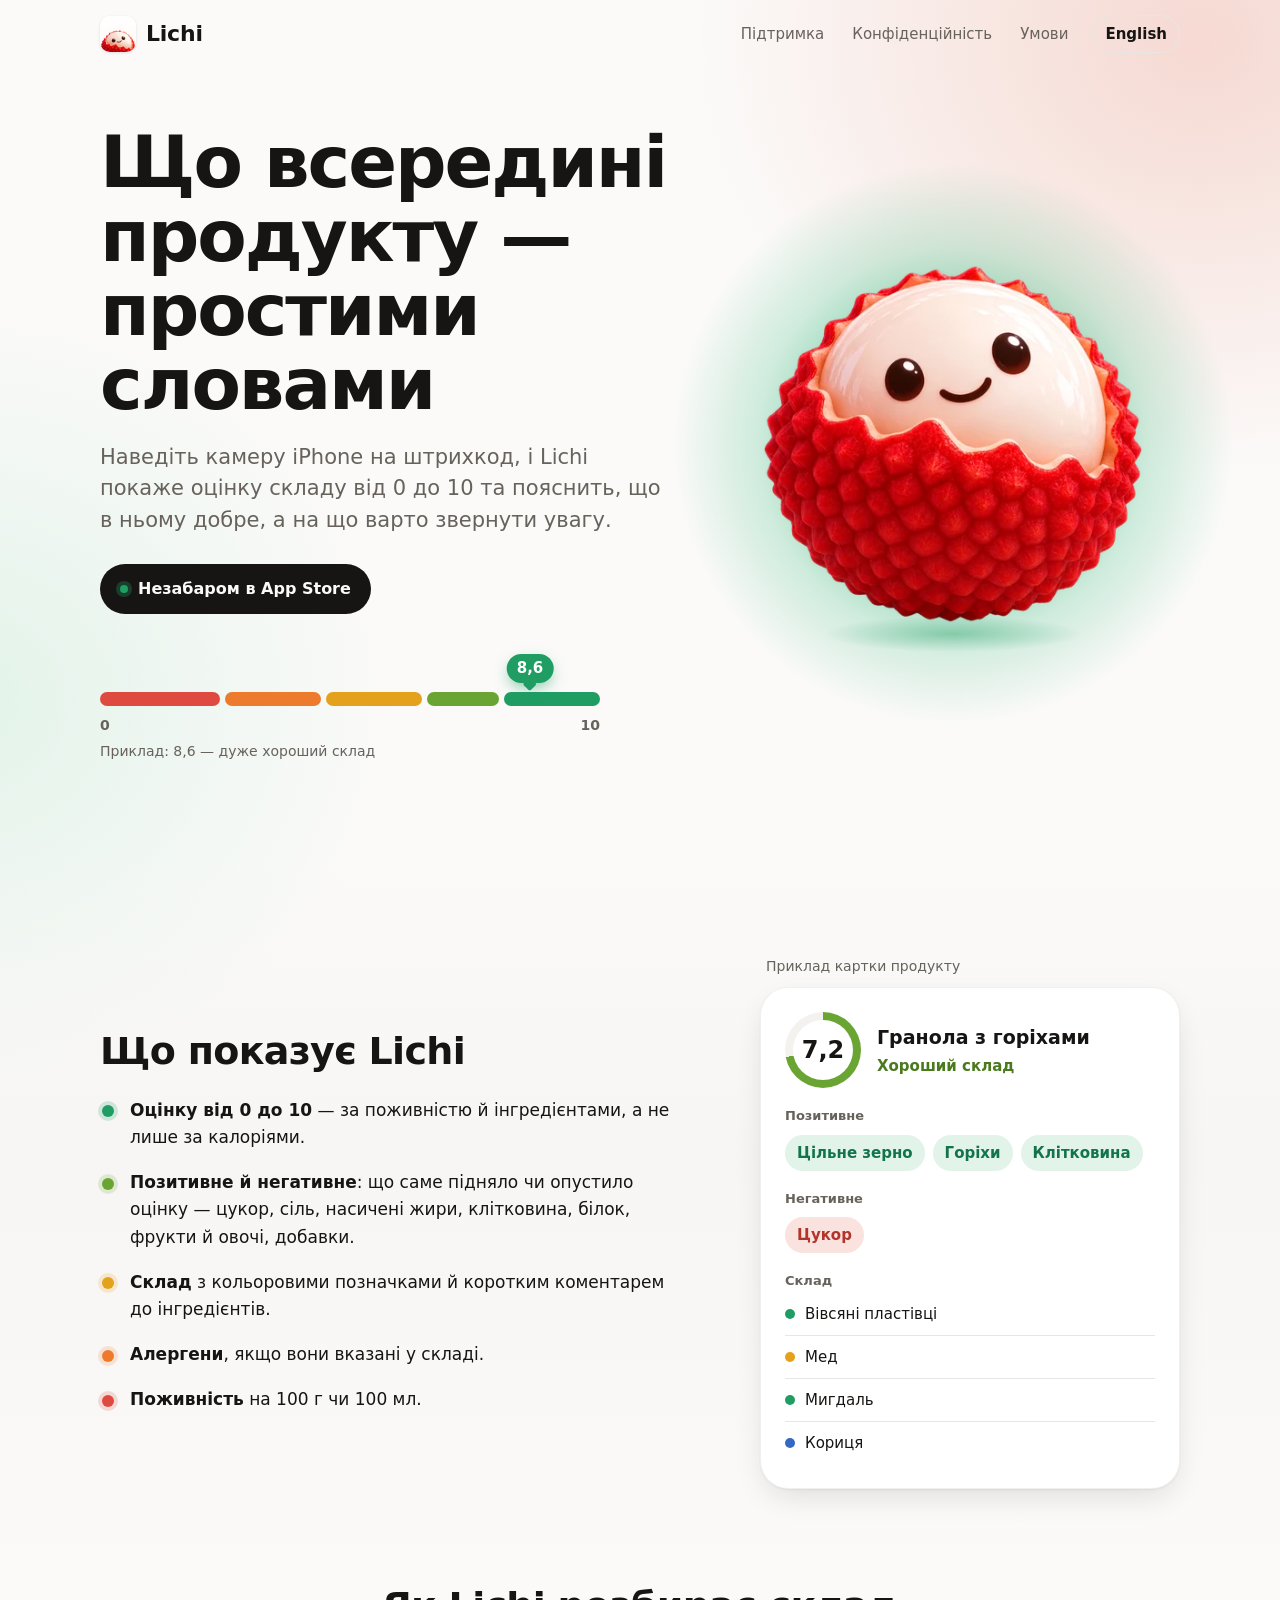
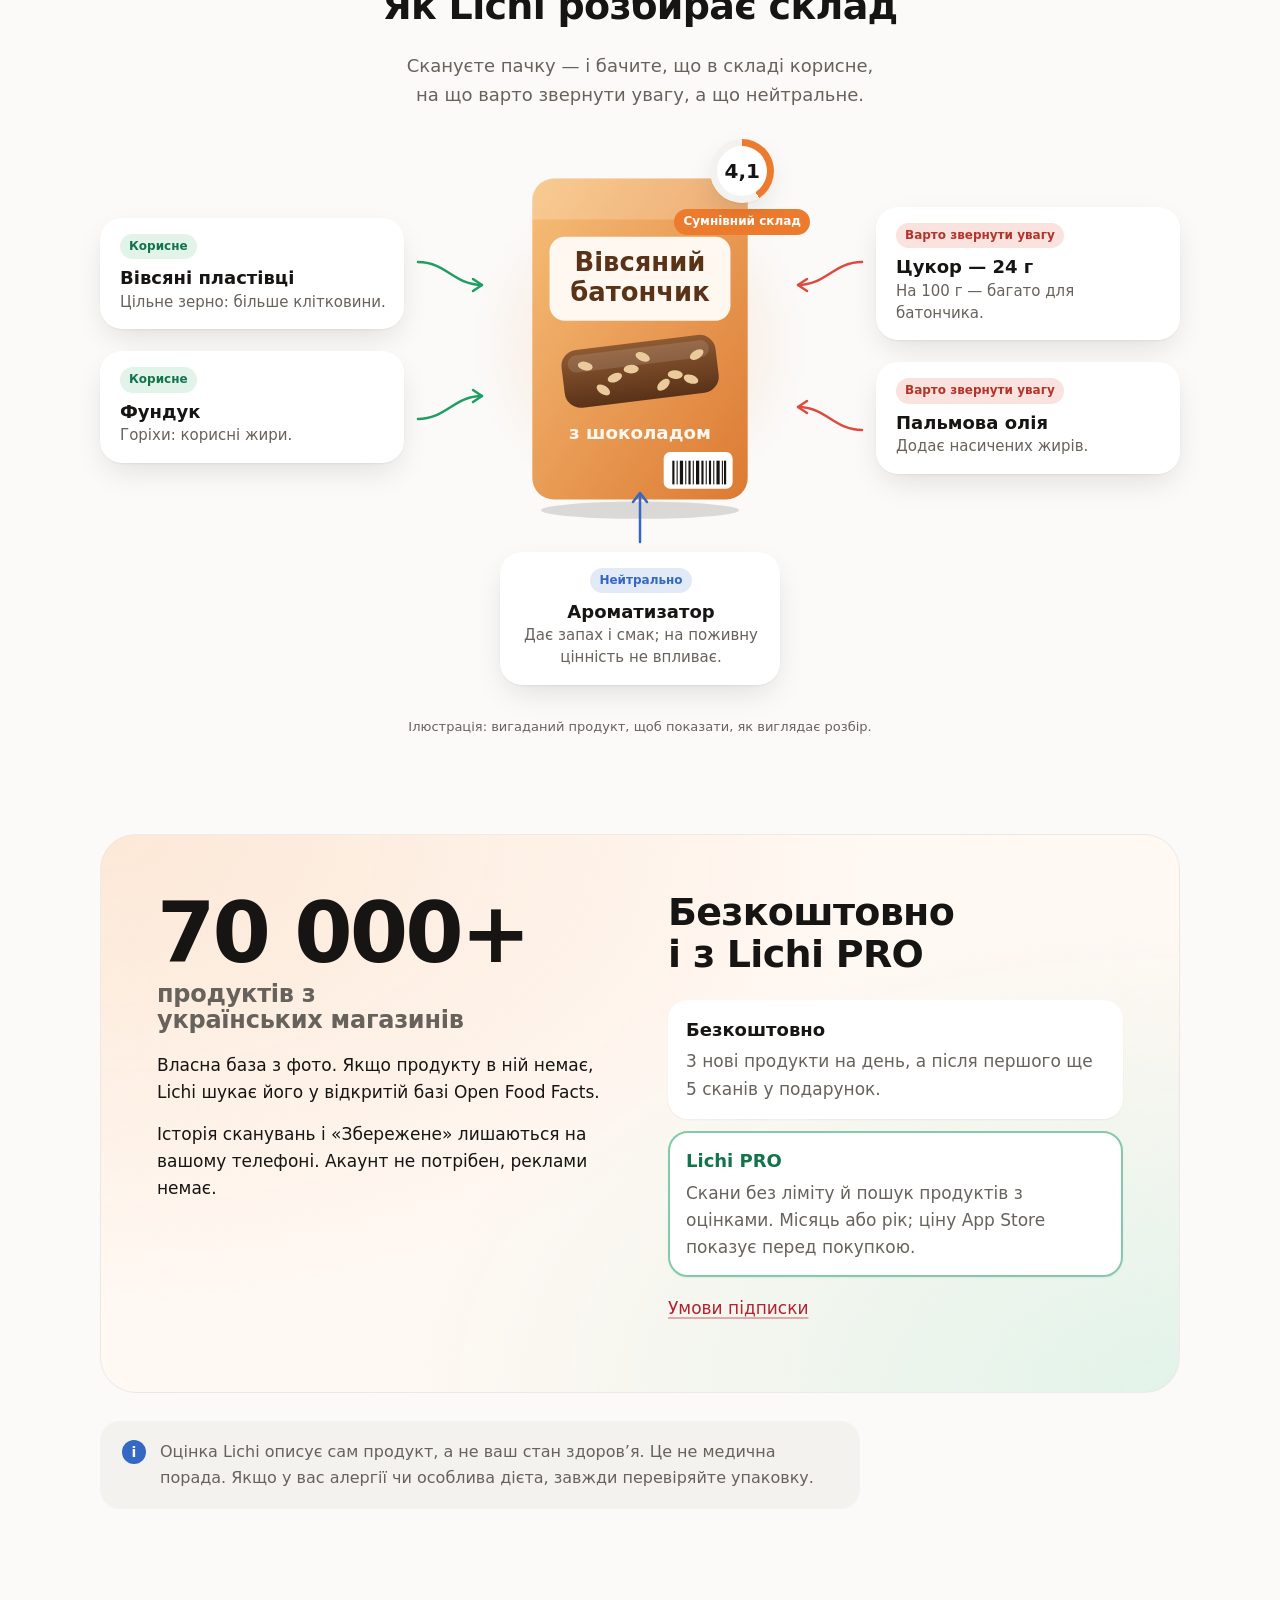
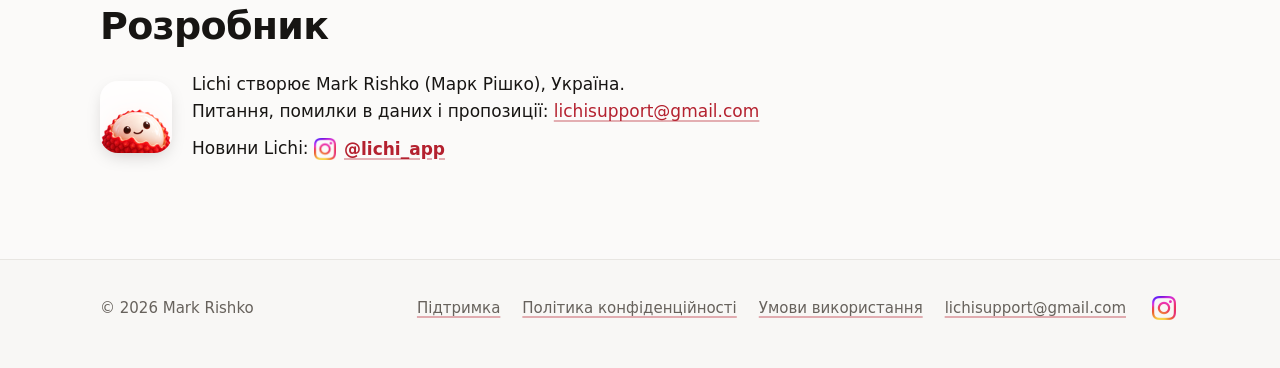
==== commit 370a8c8f: "Steadier mascot glow, faster reveals, fades with reduced motion - Hero: no scan line over the mascot" ====
--- a/index.html
+++ b/index.html
@@ -5,14 +5,14 @@
 <meta name="viewport" content="width=device-width, initial-scale=1">
 <title>Lichi — сканер складу продуктів</title>
 <meta name="description" content="Наведіть камеру на штрихкод — Lichi покаже оцінку складу від 0 до 10 і пояснить її простими словами.">
-<link rel="canonical" href="https://excrapt.github.io/lichi/">
-<link rel="alternate" hreflang="uk" href="https://excrapt.github.io/lichi/">
-<link rel="alternate" hreflang="en" href="https://excrapt.github.io/lichi/en/">
-<link rel="alternate" hreflang="x-default" href="https://excrapt.github.io/lichi/">
+<link rel="canonical" href="https://lichi.mom/">
+<link rel="alternate" hreflang="uk" href="https://lichi.mom/">
+<link rel="alternate" hreflang="en" href="https://lichi.mom/en/">
+<link rel="alternate" hreflang="x-default" href="https://lichi.mom/">
 <meta property="og:title" content="Lichi — сканер складу продуктів">
 <meta property="og:description" content="Наведіть камеру на штрихкод — Lichi покаже оцінку складу від 0 до 10 і пояснить її простими словами.">
-<meta property="og:image" content="https://excrapt.github.io/lichi/assets/og.png">
-<meta property="og:url" content="https://excrapt.github.io/lichi/">
+<meta property="og:image" content="https://lichi.mom/assets/og.png">
+<meta property="og:url" content="https://lichi.mom/">
 <meta property="og:type" content="website">
 <meta name="theme-color" content="#FBFAF9" media="(prefers-color-scheme: light)">
 <meta name="theme-color" content="#0F0E0D" media="(prefers-color-scheme: dark)">
@@ -49,7 +49,6 @@
     </div>
     <div class="hero-art">
       <picture><source srcset="assets/lichi.webp" type="image/webp"><img src="assets/lichi.png" alt="Лічі — маскот застосунку" width="440" height="440"></picture>
-      <span class="scan-line" aria-hidden="true"></span>
     </div>
   </div>
 </section>
@@ -169,7 +168,7 @@
   if (!('IntersectionObserver' in window)) { items.forEach(function (el) { el.classList.add('in'); }); return; }
   var io = new IntersectionObserver(function (entries) {
     entries.forEach(function (e) { if (e.isIntersecting) { e.target.classList.add('in'); io.unobserve(e.target); } });
-  }, { threshold: 0.3 });
+  }, { threshold: 0, rootMargin: '0px 0px 12% 0px' });
   items.forEach(function (el) { io.observe(el); });
 })();
 </script>
--- a/assets/style.css
+++ b/assets/style.css
@@ -120,7 +120,7 @@
 .lang:hover { background: var(--soft); border-color: transparent; }
 
 /* ---------- Hero: soft glow fields from the app palette, then the scan → score moment */
-.hero { position: relative; padding: 56px 0 var(--section); }
+.hero { position: relative; overflow-x: clip; padding: 56px 0 var(--section); }
 .hero-grid { display: grid; grid-template-columns: minmax(0, 1.12fr) minmax(0, 0.88fr); gap: 48px; align-items: center; }
 .hero h1 { font-family: var(--round); font-weight: 800; font-size: clamp(42px, 6.2vw, 72px); line-height: 1.03; letter-spacing: -0.028em; margin: 0 0 20px; text-wrap: balance; }
 .hero .lead { font-size: clamp(18px, 2vw, 21px); line-height: 1.5; color: var(--muted); margin: 0 0 28px; max-width: 31em; text-wrap: pretty; }
@@ -128,8 +128,9 @@
 .soon::before { content: ""; width: 8px; height: 8px; border-radius: 50%; background: var(--band-best); box-shadow: 0 0 0 4px color-mix(in srgb, var(--band-best) 30%, transparent); }
 
 .hero-art { position: relative; justify-self: center; width: min(100%, 400px); }
-.hero-art::before { content: ""; position: absolute; inset: -6%; border-radius: 50%; background: radial-gradient(closest-side, var(--glow) 0%, var(--glow-soft) 55%, transparent 100%); }
-.hero-art img { position: relative; width: 100%; height: auto; display: block; filter: drop-shadow(0 22px 36px var(--glow-shadow)); }
+.hero-art::before { content: ""; position: absolute; inset: -20%; border-radius: 50%; background: radial-gradient(closest-side, var(--glow) 0%, var(--glow) 45%, var(--glow-soft) 70%, transparent 100%); }
+.hero-art::after { content: ""; position: absolute; left: 18%; right: 18%; bottom: -2%; height: 9%; border-radius: 50%; background: radial-gradient(closest-side, var(--glow-shadow), transparent); }
+.hero-art img { position: relative; z-index: 1; width: 100%; height: auto; display: block; }
 .scan-line { position: absolute; left: 6%; right: 6%; top: 12%; height: 3px; border-radius: 3px; background: var(--lychee); box-shadow: 0 0 12px 2px color-mix(in srgb, var(--lychee) 60%, transparent), 0 0 32px 8px color-mix(in srgb, var(--lychee) 25%, transparent); opacity: 0; pointer-events: none; }
 
 /* The 0–10 scale with its example marker */
@@ -169,7 +170,7 @@
 .example figcaption { font-size: 14px; color: var(--muted); margin: 0 0 10px 6px; }
 .ex-card { background: var(--surface); border-radius: 28px; padding: 24px; box-shadow: var(--card-shadow); border: 1px solid color-mix(in srgb, var(--line) 60%, transparent); }
 .ex-top { display: flex; align-items: center; gap: 16px; margin-bottom: 8px; }
-.ring { --p: var(--score); flex: none; width: 76px; height: 76px; border-radius: 50%; display: grid; place-items: center; background: conic-gradient(var(--band-good) calc(var(--p) * 1%), var(--soft) 0); position: relative; transition: --p 1.2s var(--ease-out) .15s; }
+.ring { --p: var(--score); flex: none; width: 76px; height: 76px; border-radius: 50%; display: grid; place-items: center; background: conic-gradient(var(--band-good) calc(var(--p) * 1%), var(--soft) 0); position: relative; transition: --p .7s var(--ease-out) .05s; }
 .ring::before { content: ""; position: absolute; inset: 8px; border-radius: 50%; background: var(--surface); }
 .ring span { position: relative; font-family: var(--round); font-weight: 800; font-size: 24px; }
 .ex-name { font-family: var(--round); font-weight: 750; font-size: 19px; margin: 0 0 2px; }
@@ -241,7 +242,8 @@
 .anat-left .arw { right: -84px; top: 50%; margin-top: -20px; }
 .anat-right .arw { left: -84px; top: 50%; margin-top: -20px; transform: scaleX(-1); }
 .call.up .arw { width: 40px; height: 56px; left: 50%; top: -64px; margin-left: -20px; }
-.pack-svg { display: block; width: 100%; height: auto; filter: drop-shadow(0 18px 30px rgba(220, 122, 51, 0.28)); }
+.anat-pack::before { content: ""; position: absolute; inset: 4% -10% 2%; border-radius: 50%; background: radial-gradient(closest-side, rgba(236, 140, 64, 0.22), transparent); }
+.pack-svg { position: relative; display: block; width: 100%; height: auto; }
 .pk-t1 { font-family: var(--round); font-weight: 800; font-size: 24px; fill: #5A3218; }
 .pk-t2 { font-family: var(--round); font-weight: 700; font-size: 17px; fill: #FFF8F0; }
 .anat-pack .scan-line { left: 4%; right: 4%; }
@@ -272,13 +274,13 @@
   .js .anat:not(.in) .arw path { stroke-dashoffset: 1; }
   .js .anat:not(.in) .pack-score { opacity: 0; transform: scale(.6); }
   .js .anat:not(.in) .pack-score .ring { --p: 0; }
-  .anat-pack { transition: opacity .5s var(--ease-out), transform .6s var(--ease-pop); }
-  .anat.in .anat-pack .scan-line { animation: scan .9s var(--ease-out) .35s both; }
-  .call { transition: opacity .45s var(--ease-out), transform .45s var(--ease-out); transition-delay: calc(var(--i) * 90ms + 1.05s); }
-  .arw path { stroke-dasharray: 1; stroke-dashoffset: 0; transition: stroke-dashoffset .5s var(--ease-out); transition-delay: calc(var(--i) * 90ms + 1.25s); }
-  .arw path.head { transition-delay: calc(var(--i) * 90ms + 1.6s); transition-duration: .2s; }
-  .pack-score { transition: opacity .4s var(--ease-pop) 1.2s, transform .5s var(--ease-pop) 1.2s; }
-  .pack-score .ring { transition: --p 1s var(--ease-out) 1.35s; }
+  .anat-pack { transition: opacity .3s var(--ease-out), transform .35s var(--ease-pop); }
+  .anat.in .anat-pack .scan-line { animation: scan .6s var(--ease-out) .05s both; }
+  .call { transition: opacity .28s var(--ease-out), transform .28s var(--ease-out); transition-delay: calc(var(--i) * 40ms + .05s); }
+  .arw path { stroke-dasharray: 1; stroke-dashoffset: 0; transition: stroke-dashoffset .28s var(--ease-out); transition-delay: calc(var(--i) * 40ms + .12s); }
+  .arw path.head { transition-delay: calc(var(--i) * 40ms + .36s); transition-duration: .1s; }
+  .pack-score { transition: opacity .25s var(--ease-pop) .12s, transform .3s var(--ease-pop) .12s; }
+  .pack-score .ring { transition: --p .5s var(--ease-out) .15s; }
 }
 
 /* ---------- Legal and support pages */
@@ -337,7 +339,7 @@
   body { font-size: 16px; }
   .hero { padding-top: 24px; }
   .hero-grid { grid-template-columns: 1fr; gap: 12px; }
-  .hero-art { order: -1; width: 210px; justify-self: start; margin-left: -8px; }
+  .hero-art { order: -1; width: 200px; justify-self: center; margin: 4px auto 8px; }
   .feat-grid { grid-template-columns: 1fr; gap: 40px; }
   .sheet { grid-template-columns: 1fr; gap: 36px; padding: 32px 24px; border-radius: 28px; }
   .site-nav { margin-inline: -12px; }
@@ -358,33 +360,41 @@
 
 /* ---------- Motion: one load sequence in the hero, one reveal for the example card */
 @media (prefers-reduced-motion: no-preference) {
-  .hero h1, .hero .lead, .soon { animation: rise .7s var(--ease-out) both; }
-  .hero .lead { animation-delay: .08s; }
-  .soon { animation-delay: .16s; }
-  .hero-art img { animation: pop-in .7s var(--ease-pop) .05s both; }
-  .hero-art::before { animation: glow-on .9s var(--ease-out) 1.25s both; }
-  .scan-line { animation: scan 1s var(--ease-out) .45s both; }
+  .hero h1, .hero .lead, .soon { animation: rise .45s var(--ease-out) both; }
+  .hero .lead { animation-delay: .05s; }
+  .soon { animation-delay: .1s; }
+  .hero-art img { animation: pop-in .5s var(--ease-pop) both; }
+  .hero-art::before, .hero-art::after { animation: fade-in .5s var(--ease-out) .15s both; }
   .scale-bar span { transform-origin: left center; animation: grow .6s var(--ease-out) both; }
-  .scale-bar span:nth-child(1) { animation-delay: .55s; }
-  .scale-bar span:nth-child(2) { animation-delay: .62s; }
-  .scale-bar span:nth-child(3) { animation-delay: .69s; }
-  .scale-bar span:nth-child(4) { animation-delay: .76s; }
-  .scale-bar span:nth-child(5) { animation-delay: .83s; }
-  .marker { animation: drop .55s var(--ease-pop) 1.35s both; }
+  .scale-bar span { animation-duration: .4s; }
+  .scale-bar span:nth-child(1) { animation-delay: .1s; }
+  .scale-bar span:nth-child(2) { animation-delay: .14s; }
+  .scale-bar span:nth-child(3) { animation-delay: .18s; }
+  .scale-bar span:nth-child(4) { animation-delay: .22s; }
+  .scale-bar span:nth-child(5) { animation-delay: .26s; }
+  .marker { animation: drop .4s var(--ease-pop) .4s both; }
 
   .js .example:not(.in) .ex-card { opacity: 0; transform: translateY(24px) scale(.98); }
   .js .example:not(.in) .ring { --p: 0; }
   .js .example:not(.in) .ex-list li, .js .example:not(.in) .ex-ingr li { opacity: 0; transform: translateY(6px); }
-  .ex-card { transition: opacity .6s var(--ease-out), transform .6s var(--ease-out); }
-  .ex-list li, .ex-ingr li { transition: opacity .35s var(--ease-out), transform .35s var(--ease-out); transition-delay: calc(var(--i, 0) * 60ms + .35s); }
-}
+  .ex-card { transition: opacity .4s var(--ease-out), transform .4s var(--ease-out); }
+  .ex-list li, .ex-ingr li { transition: opacity .25s var(--ease-out), transform .25s var(--ease-out); transition-delay: calc(var(--i, 0) * 35ms + .1s); }
+}
+/* «Reduce motion» on (also Windows with animation effects off): nothing moves, things only fade in quickly */
 @media (prefers-reduced-motion: reduce) {
   html { scroll-behavior: auto; }
   details::details-content { transition: none; }
+  .hero h1, .hero .lead, .soon, .hero-art img, .hero-art::before, .hero-art::after, .scale { animation: fade-in .4s ease-out both; }
+  .hero .lead { animation-delay: .05s; }
+  .soon, .hero-art img, .hero-art::before, .hero-art::after { animation-delay: .1s; }
+  .scale { animation-delay: .15s; }
+  .js .example:not(.in) .ex-card, .js .anat:not(.in) .anat-pack, .js .anat:not(.in) .call, .js .anat:not(.in) .pack-score { opacity: 0; }
+  .ex-card, .anat-pack, .call, .pack-score { transition: opacity .35s ease-out; }
+  .call { transition-delay: calc(var(--i, 0) * 40ms); }
 }
 @keyframes rise { from { opacity: 0; transform: translateY(14px); } to { opacity: 1; transform: none; } }
-@keyframes pop-in { from { opacity: 0; transform: scale(.86) rotate(-6deg); } to { opacity: 1; transform: none; } }
-@keyframes glow-on { from { opacity: 0; transform: scale(.85); } to { opacity: 1; transform: none; } }
+@keyframes pop-in { from { opacity: 0; transform: scale(.9); } to { opacity: 1; transform: none; } }
+@keyframes fade-in { from { opacity: 0; } to { opacity: 1; } }
 @keyframes scan { 0% { top: 14%; opacity: 0; } 12% { opacity: 1; } 85% { opacity: 1; } 100% { top: 84%; opacity: 0; } }
 @keyframes grow { from { transform: scaleX(0); opacity: 0; } to { transform: scaleX(1); opacity: 1; } }
 @keyframes drop { from { opacity: 0; transform: translate(-50%, -12px) scale(.7); } to { opacity: 1; transform: translateX(-50%); } }
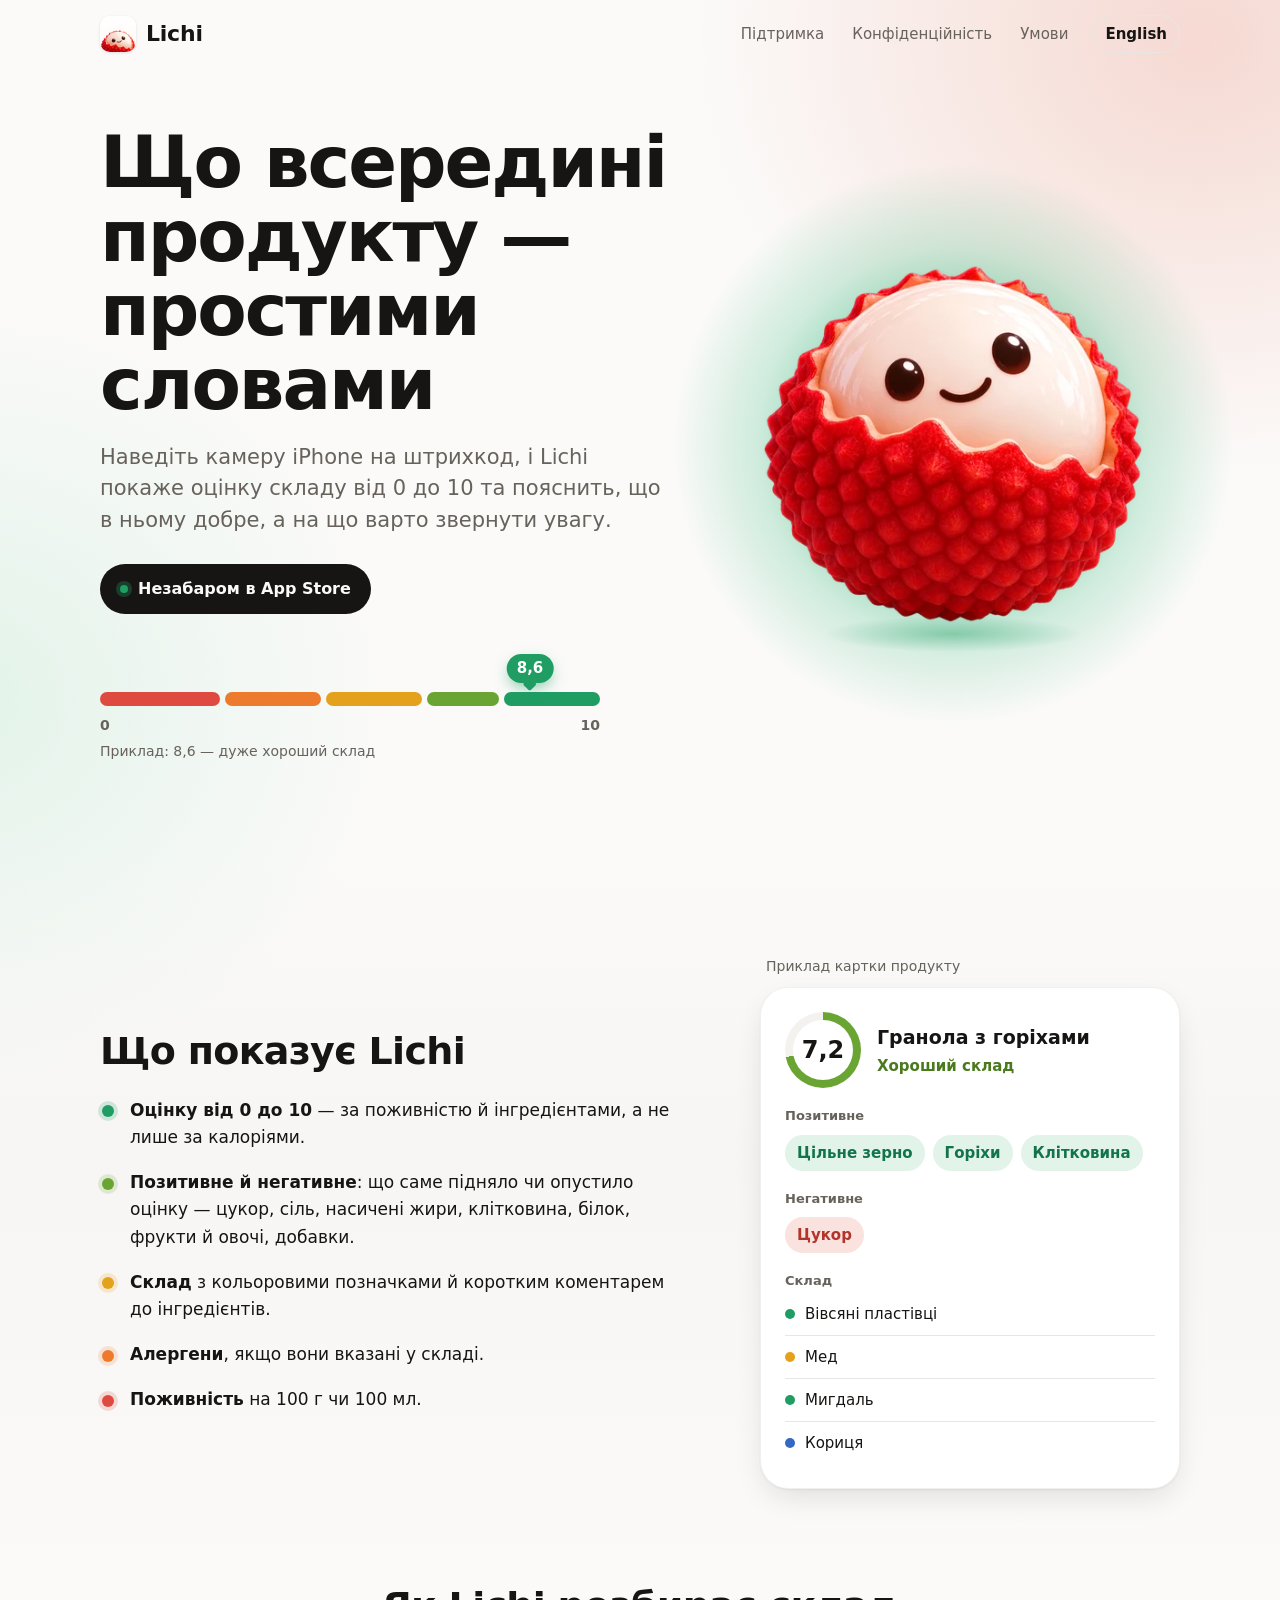
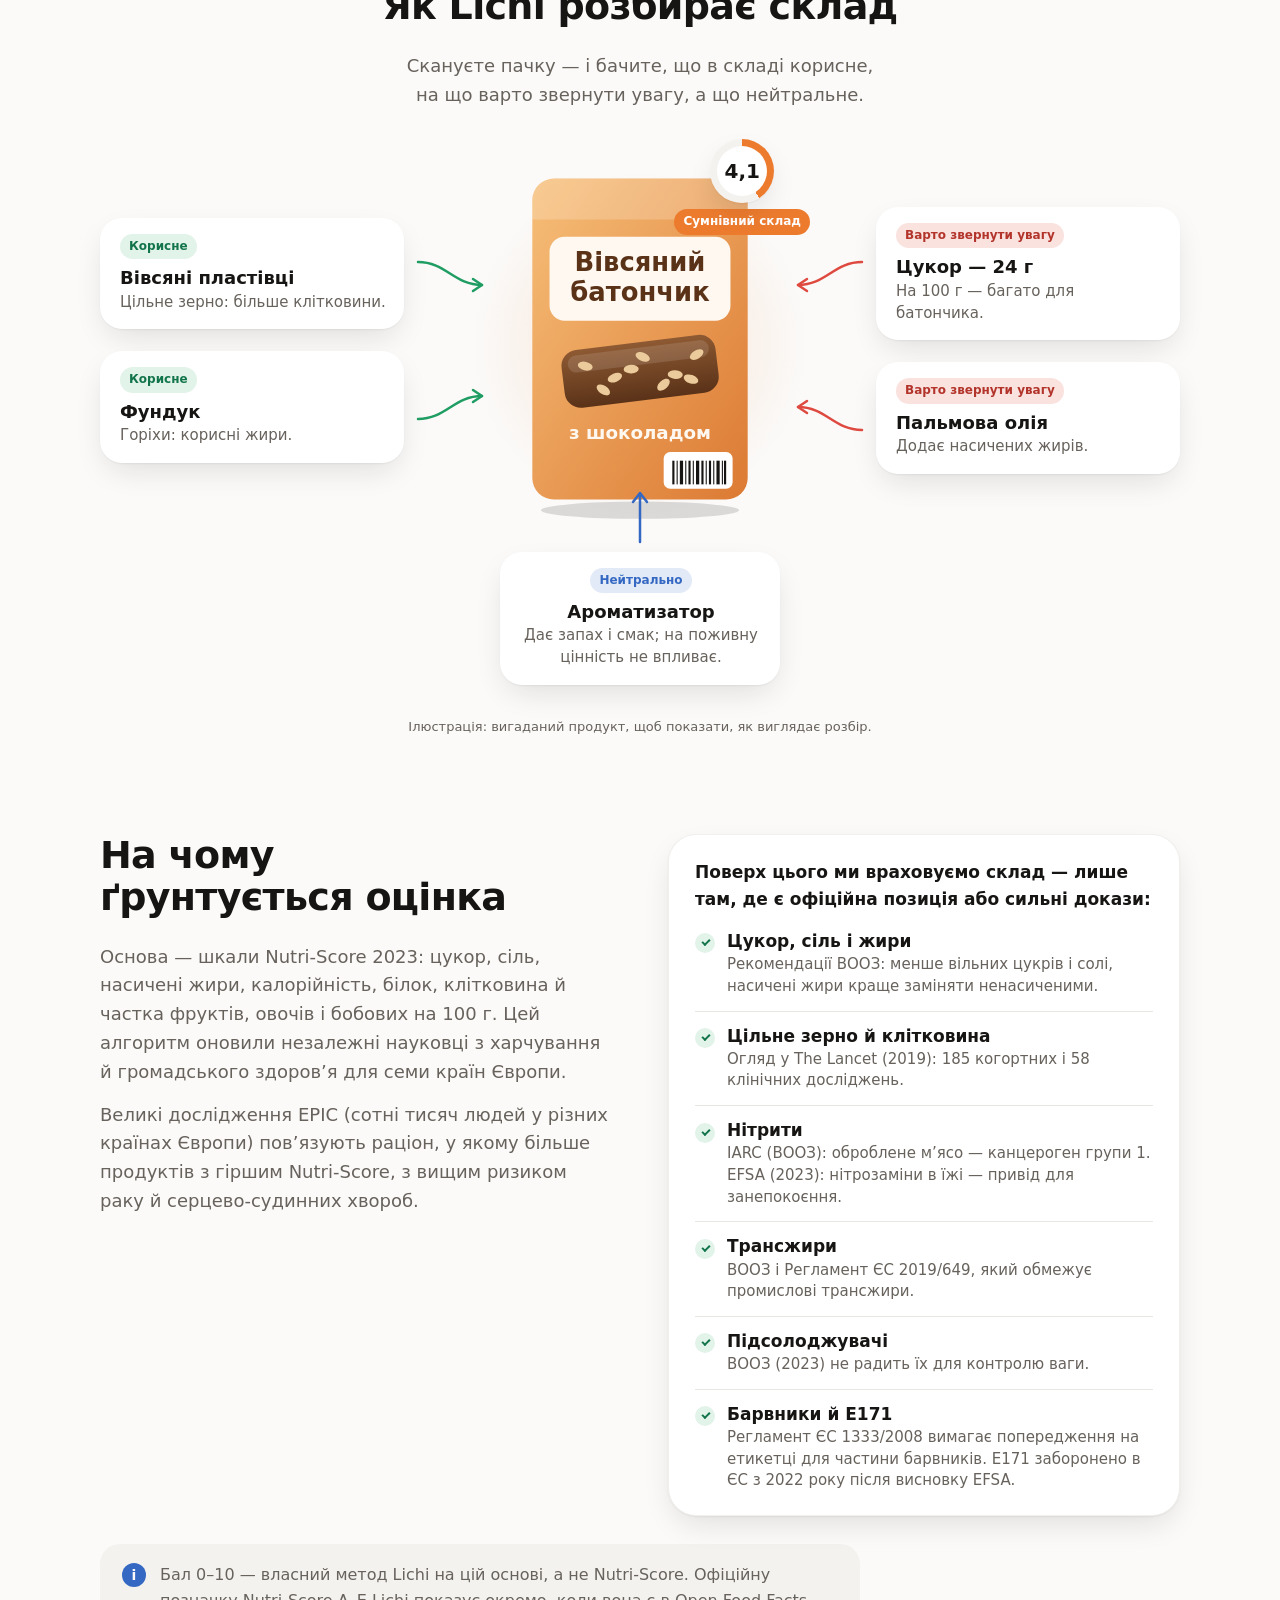
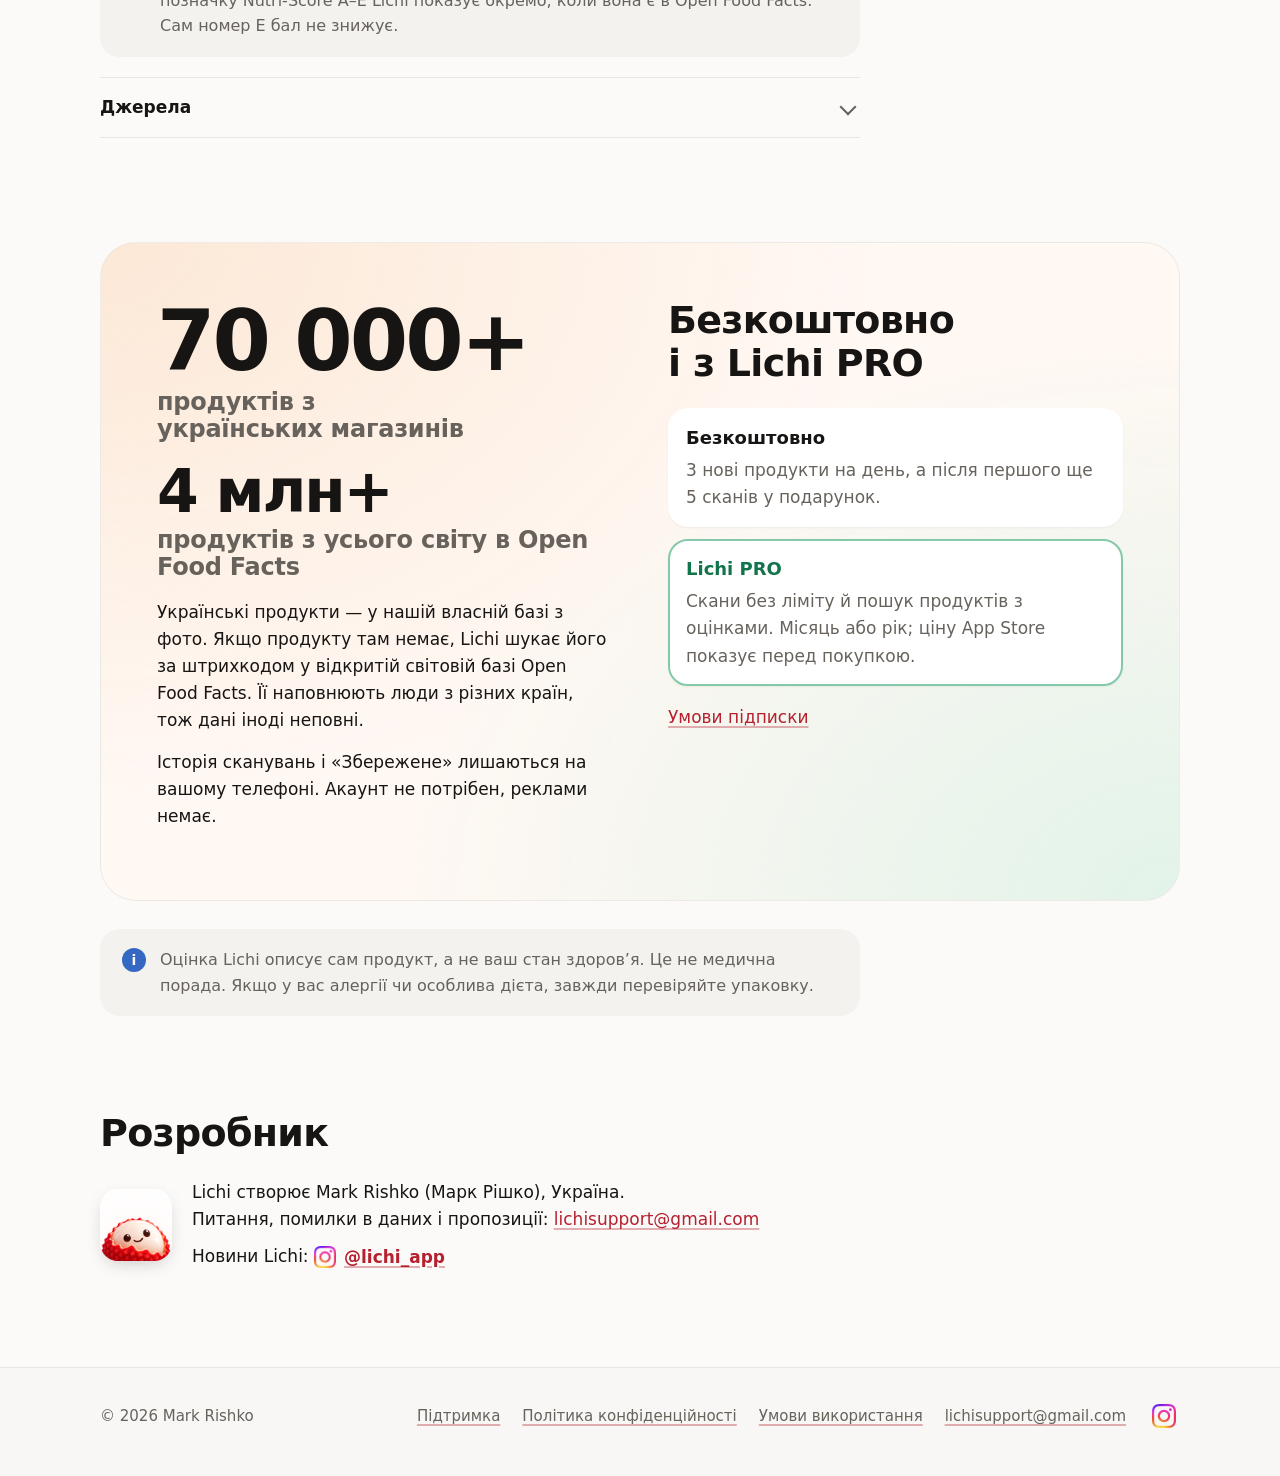
==== commit 3a9c9f83: "Home: «What the score is based on» (Nutri-Score 2023 base, official sources) and 4M+ Open Food Facts" ====
--- a/index.html
+++ b/index.html
@@ -2,6 +2,8 @@
 <html lang="uk">
 <head>
 <meta charset="utf-8">
+<meta http-equiv="Content-Security-Policy" content="default-src 'self'; script-src 'self' 'sha256-Du+OJKJSbdUgz5nrHeWWINvez6XKDDU/tyj/5c2uvwo='; style-src 'self' 'unsafe-inline'; img-src 'self' data:; font-src 'self'; connect-src 'none'; media-src 'none'; object-src 'none'; frame-src 'none'; worker-src 'none'; manifest-src 'self'; base-uri 'none'; form-action 'none'; upgrade-insecure-requests">
+<meta name="referrer" content="strict-origin-when-cross-origin">
 <meta name="viewport" content="width=device-width, initial-scale=1">
 <title>Lichi — сканер складу продуктів</title>
 <meta name="description" content="Наведіть камеру на штрихкод — Lichi покаже оцінку складу від 0 до 10 і пояснить її простими словами.">
@@ -107,7 +109,6 @@
         <text x="130" y="262" text-anchor="middle" class="pk-t2">з шоколадом</text>
         <g transform="translate(152 274)"><rect width="64" height="34" rx="6" fill="#fff"/><g fill="#171513"><rect x="8" y="8" width="2" height="22" /><rect x="12" y="8" width="1" height="22" /><rect x="15" y="8" width="3" height="22" /><rect x="20" y="8" width="1" height="22" /><rect x="23" y="8" width="2" height="22" /><rect x="27" y="8" width="1" height="22" /><rect x="30" y="8" width="3" height="22" /><rect x="35" y="8" width="2" height="22" /><rect x="39" y="8" width="1" height="22" /><rect x="42" y="8" width="2" height="22" /><rect x="46" y="8" width="1" height="22" /><rect x="49" y="8" width="3" height="22" /><rect x="54" y="8" width="1" height="22" /><rect x="56" y="8" width="2" height="22" /></g></g>
       </svg>
-        <span class="scan-line" aria-hidden="true"></span>
         <div class="pack-score"><span class="ring ring-weak" style="--score:41"><span>4,1</span></span><span class="pack-band">Сумнівний склад</span></div>
       </div>
       <ul class="anat-side anat-right"><li class="call bad top" style="--i:2"><span class="tag">Варто звернути увагу</span><b>Цукор — 24 г</b><span class="call-note">На 100 г — багато для батончика.</span><svg class="arw" viewBox="0 0 72 40" aria-hidden="true"><path pathLength="1" d="M2 8 C 30 8, 38 31, 66 31"/><path class="head" pathLength="1" d="M57 25 L66 31 L57 37"/></svg></li><li class="call bad low" style="--i:3"><span class="tag">Варто звернути увагу</span><b>Пальмова олія</b><span class="call-note">Додає насичених жирів.</span><svg class="arw" viewBox="0 0 72 40" aria-hidden="true"><path pathLength="1" d="M2 32 C 30 32, 38 9, 66 9"/><path class="head" pathLength="1" d="M57 3 L66 9 L57 15"/></svg></li></ul>
@@ -117,13 +118,34 @@
   </div>
 </section>
 
+
+<section class="block basis">
+  <div class="wrap">
+    <div class="basis-grid">
+      <div class="basis-copy">
+        <h2>На чому ґрунтується оцінка</h2>
+        <p>Основа — шкали Nutri-Score 2023: цукор, сіль, насичені жири, калорійність, білок, клітковина й частка фруктів, овочів і бобових на 100 г. Цей алгоритм оновили незалежні науковці з харчування й громадського здоров’я для семи країн Європи.</p>
+        <p>Великі дослідження EPIC (сотні тисяч людей у різних країнах Європи) пов’язують раціон, у якому більше продуктів з гіршим Nutri-Score, з вищим ризиком раку й серцево-судинних хвороб.</p>
+      </div>
+      <div class="basis-card">
+        <p class="basis-h">Поверх цього ми враховуємо склад — лише там, де є офіційна позиція або сильні докази:</p>
+        <ul class="basis-list"><li><b>Цукор, сіль і жири</b><span>Рекомендації ВООЗ: менше вільних цукрів і солі, насичені жири краще заміняти ненасиченими.</span></li><li><b>Цільне зерно й клітковина</b><span>Огляд у The Lancet (2019): 185 когортних і 58 клінічних досліджень.</span></li><li><b>Нітрити</b><span>IARC (ВООЗ): оброблене м’ясо — канцероген групи 1. EFSA (2023): нітрозаміни в їжі — привід для занепокоєння.</span></li><li><b>Трансжири</b><span>ВООЗ і Регламент ЄС 2019/649, який обмежує промислові трансжири.</span></li><li><b>Підсолоджувачі</b><span>ВООЗ (2023) не радить їх для контролю ваги.</span></li><li><b>Барвники й E171</b><span>Регламент ЄС 1333/2008 вимагає попередження на етикетці для частини барвників. E171 заборонено в ЄС з 2022 року після висновку EFSA.</span></li></ul>
+      </div>
+    </div>
+    <p class="note">Бал 0–10 — власний метод Lichi на цій основі, а не Nutri-Score. Офіційну позначку Nutri-Score A–E Lichi показує окремо, коли вона є в Open Food Facts. Сам номер E бал не знижує.</p>
+    <div class="faq sources"><details><summary>Джерела</summary><ul class="src-list"><li><a href="https://www.santepubliquefrance.fr/en/nutri-score">Nutri-Score: алгоритм і його оновлення — Santé publique France</a></li><li><a href="https://journals.plos.org/plosmedicine/article?id=10.1371/journal.pmed.1002651">EPIC: Nutri-Score і ризик раку — PLOS Medicine, 2018</a></li><li><a href="https://doi.org/10.1016/j.lanepe.2024.101006">EPIC: Nutri-Score і серцево-судинні хвороби — The Lancet Regional Health – Europe, 2024</a></li><li><a href="https://www.who.int/news/item/04-03-2015-who-calls-on-countries-to-reduce-sugars-intake-among-adults-and-children">ВООЗ: вільні цукри, 2015</a></li><li><a href="https://www.who.int/news-room/fact-sheets/detail/salt-reduction">ВООЗ: сіль і натрій</a></li><li><a href="https://www.who.int/news/item/17-07-2023-who-updates-guidelines-on-fats-and-carbohydrates">ВООЗ: жири й вуглеводи, 2023</a></li><li><a href="https://www.who.int/news/item/15-05-2023-who-advises-not-to-use-non-sugar-sweeteners-for-weight-control-in-newly-released-guideline">ВООЗ: некалорійні підсолоджувачі, 2023</a></li><li><a href="https://www.iarc.who.int/wp-content/uploads/2018/07/pr240_E.pdf">IARC (ВООЗ): червоне й оброблене м’ясо, 2015</a></li><li><a href="https://www.efsa.europa.eu/en/news/nitrosamines-food-raise-health-concern">EFSA: нітрозаміни в їжі, 2023</a></li><li><a href="https://www.efsa.europa.eu/en/news/titanium-dioxide-e171-no-longer-considered-safe-when-used-food-additive">EFSA: діоксид титану E171, 2021</a></li><li><a href="https://eur-lex.europa.eu/eli/reg/2022/63/oj">Регламент ЄС 2022/63: заборона E171</a></li><li><a href="https://eur-lex.europa.eu/eli/reg/2019/649/oj">Регламент ЄС 2019/649: трансжири</a></li><li><a href="https://eur-lex.europa.eu/eli/reg/2008/1333/oj">Регламент ЄС 1333/2008: харчові добавки й попередження про барвники</a></li><li><a href="https://doi.org/10.1016/S0140-6736(18)31809-9">The Lancet, 2019: якість вуглеводів, клітковина й цільне зерно</a></li></ul></details></div>
+  </div>
+</section>
+
 <section class="block sheet-block">
   <div class="wrap">
     <div class="sheet">
       <div class="sheet-db">
         <p class="big-num">70 000+</p>
         <h2 class="num-h">продуктів з українських магазинів</h2>
-        <p>Власна база з фото. Якщо продукту в ній немає, Lichi шукає його у відкритій базі Open Food Facts.</p>
+        <p class="big-num big-num-2">4 млн+</p>
+        <p class="num-h num-h-2">продуктів з усього світу в Open Food Facts</p>
+        <p>Українські продукти — у нашій власній базі з фото. Якщо продукту там немає, Lichi шукає його за штрихкодом у відкритій світовій базі Open Food Facts. Її наповнюють люди з різних країн, тож дані іноді неповні.</p>
         <p>Історія сканувань і «Збережене» лишаються на вашому телефоні. Акаунт не потрібен, реклами немає.</p>
       </div>
       <div class="sheet-pro">
@@ -159,18 +181,6 @@
     <nav aria-label="Документи"><a href="support.html">Підтримка</a><a href="privacy.html">Політика конфіденційності</a><a href="terms.html">Умови використання</a><a href="mailto:lichisupport@gmail.com">lichisupport@gmail.com</a><a class="ig-only" href="https://www.instagram.com/lichi_app/"><img src="assets/instagram.png" alt="Instagram @lichi_app" width="24" height="24"></a></nav>
   </div>
 </footer>
-<script>
-(function () {
-  var head = document.querySelector('.site-head');
-  var onScroll = function () { head.classList.toggle('scrolled', window.scrollY > 8); };
-  onScroll(); window.addEventListener('scroll', onScroll, { passive: true });
-  var items = document.querySelectorAll('[data-reveal]');
-  if (!('IntersectionObserver' in window)) { items.forEach(function (el) { el.classList.add('in'); }); return; }
-  var io = new IntersectionObserver(function (entries) {
-    entries.forEach(function (e) { if (e.isIntersecting) { e.target.classList.add('in'); io.unobserve(e.target); } });
-  }, { threshold: 0, rootMargin: '0px 0px 12% 0px' });
-  items.forEach(function (el) { io.observe(el); });
-})();
-</script>
+<script src="assets/site.js" defer></script>
 </body>
 </html>
--- a/assets/style.css
+++ b/assets/style.css
@@ -131,7 +131,6 @@
 .hero-art::before { content: ""; position: absolute; inset: -20%; border-radius: 50%; background: radial-gradient(closest-side, var(--glow) 0%, var(--glow) 45%, var(--glow-soft) 70%, transparent 100%); }
 .hero-art::after { content: ""; position: absolute; left: 18%; right: 18%; bottom: -2%; height: 9%; border-radius: 50%; background: radial-gradient(closest-side, var(--glow-shadow), transparent); }
 .hero-art img { position: relative; z-index: 1; width: 100%; height: auto; display: block; }
-.scan-line { position: absolute; left: 6%; right: 6%; top: 12%; height: 3px; border-radius: 3px; background: var(--lychee); box-shadow: 0 0 12px 2px color-mix(in srgb, var(--lychee) 60%, transparent), 0 0 32px 8px color-mix(in srgb, var(--lychee) 25%, transparent); opacity: 0; pointer-events: none; }
 
 /* The 0–10 scale with its example marker */
 .scale { margin: 40px 0 0; max-width: 500px; }
@@ -192,6 +191,8 @@
 .sheet { display: grid; grid-template-columns: minmax(0, 1fr) minmax(0, 1fr); gap: 56px; padding: 56px; border-radius: 36px; background: radial-gradient(120% 140% at 0% 0%, var(--peach), transparent 60%), radial-gradient(120% 140% at 100% 100%, var(--mint), transparent 60%), var(--sheet); border: 1px solid color-mix(in srgb, var(--line) 70%, transparent); }
 .big-num { font-family: var(--round); font-weight: 800; font-size: clamp(54px, 7vw, 84px); line-height: 1; letter-spacing: -0.035em; margin: 0 0 6px; color: var(--ink); }
 .block .num-h { font-size: clamp(20px, 2.2vw, 24px); font-weight: 700; letter-spacing: -0.01em; margin: 0 0 18px; color: var(--muted); }
+.big-num-2 { font-size: clamp(40px, 5vw, 60px); margin-top: 6px; }
+.block .num-h-2 { font-family: var(--round); line-height: 1.12; }
 .plans { margin: 0 0 18px; display: grid; gap: 12px; }
 .plans div { background: var(--surface); border-radius: 20px; padding: 16px 18px; box-shadow: 0 1px 2px rgba(23, 21, 19, 0.05); }
 .plans dt { font-family: var(--round); font-weight: 800; font-size: 18px; margin: 0 0 4px; }
@@ -200,6 +201,22 @@
 .plans .pro dt { color: var(--ink-best); }
 .note { display: flex; gap: 14px; align-items: flex-start; margin: 28px 0 0; padding: 18px 22px; border-radius: 20px; background: var(--soft); color: var(--muted); font-size: 16px; max-width: 760px; }
 .note::before { content: "i"; flex: none; width: 24px; height: 24px; border-radius: 50%; display: grid; place-items: center; font-family: var(--round); font-weight: 800; font-size: 14px; color: var(--bg); background: var(--neutral); margin-top: 1px; }
+
+/* What the score is based on: Nutri-Score 2023 first, then the official sources for the ingredients */
+.basis { padding-top: 0; }
+.basis-grid { display: grid; grid-template-columns: minmax(0, 1fr) minmax(0, 1fr); gap: 56px; align-items: start; }
+.basis-copy p { color: var(--muted); font-size: 18px; max-width: 32em; }
+.basis-card { background: var(--surface); border-radius: 28px; padding: 24px 26px 10px; box-shadow: var(--card-shadow); border: 1px solid color-mix(in srgb, var(--line) 60%, transparent); }
+.basis-h { font-weight: 650; margin: 0 0 4px; }
+.basis-list { list-style: none; margin: 0; padding: 0; }
+.basis-list li { position: relative; display: grid; gap: 2px; padding: 13px 0 13px 32px; border-top: 1px solid var(--line); }
+.basis-list li:first-child { border-top: 0; }
+.basis-list li::before { content: ""; position: absolute; left: 0; top: calc(13px + 0.2em); width: 20px; height: 20px; border-radius: 50%; background: var(--tint-best); }
+.basis-list li::after { content: ""; position: absolute; left: 7px; top: calc(13px + 0.2em + 6px); width: 6px; height: 3px; border-left: 2px solid var(--ink-best); border-bottom: 2px solid var(--ink-best); transform: rotate(-45deg); }
+.basis-list b { font-family: var(--round); font-weight: 800; font-size: 17px; line-height: 1.3; }
+.basis-list span { color: var(--muted); font-size: 15px; line-height: 1.45; }
+.sources { margin-top: 20px; max-width: 760px; }
+.src-list { margin: 0 0 18px; padding-left: 20px; color: var(--muted); font-size: 15px; line-height: 1.45; display: grid; gap: 8px; }
 
 .dev-block { padding-top: 0; }
 .sheet-block { padding-top: 0; }
@@ -246,7 +263,6 @@
 .pack-svg { position: relative; display: block; width: 100%; height: auto; }
 .pk-t1 { font-family: var(--round); font-weight: 800; font-size: 24px; fill: #5A3218; }
 .pk-t2 { font-family: var(--round); font-weight: 700; font-size: 17px; fill: #FFF8F0; }
-.anat-pack .scan-line { left: 4%; right: 4%; }
 .pack-score { position: absolute; top: -18px; right: -30px; display: grid; justify-items: center; gap: 6px; }
 .pack-score .ring { width: 64px; height: 64px; box-shadow: var(--card-shadow); background: conic-gradient(var(--ring-color, var(--band-good)) calc(var(--p) * 1%), var(--soft) 0); }
 .pack-score .ring::before { inset: 7px; }
@@ -275,7 +291,6 @@
   .js .anat:not(.in) .pack-score { opacity: 0; transform: scale(.6); }
   .js .anat:not(.in) .pack-score .ring { --p: 0; }
   .anat-pack { transition: opacity .3s var(--ease-out), transform .35s var(--ease-pop); }
-  .anat.in .anat-pack .scan-line { animation: scan .6s var(--ease-out) .05s both; }
   .call { transition: opacity .28s var(--ease-out), transform .28s var(--ease-out); transition-delay: calc(var(--i) * 40ms + .05s); }
   .arw path { stroke-dasharray: 1; stroke-dashoffset: 0; transition: stroke-dashoffset .28s var(--ease-out); transition-delay: calc(var(--i) * 40ms + .12s); }
   .arw path.head { transition-delay: calc(var(--i) * 40ms + .36s); transition-duration: .1s; }
@@ -342,6 +357,9 @@
   .hero-art { order: -1; width: 200px; justify-self: center; margin: 4px auto 8px; }
   .feat-grid { grid-template-columns: 1fr; gap: 40px; }
   .sheet { grid-template-columns: 1fr; gap: 36px; padding: 32px 24px; border-radius: 28px; }
+  .basis-grid { grid-template-columns: 1fr; gap: 28px; }
+  .basis-copy p { font-size: 17px; }
+  .basis-card { padding: 20px 20px 6px; border-radius: 24px; }
   .site-nav { margin-inline: -12px; }
 }
 @media (max-width: 640px) {
@@ -395,6 +413,5 @@
 @keyframes rise { from { opacity: 0; transform: translateY(14px); } to { opacity: 1; transform: none; } }
 @keyframes pop-in { from { opacity: 0; transform: scale(.9); } to { opacity: 1; transform: none; } }
 @keyframes fade-in { from { opacity: 0; } to { opacity: 1; } }
-@keyframes scan { 0% { top: 14%; opacity: 0; } 12% { opacity: 1; } 85% { opacity: 1; } 100% { top: 84%; opacity: 0; } }
 @keyframes grow { from { transform: scaleX(0); opacity: 0; } to { transform: scaleX(1); opacity: 1; } }
 @keyframes drop { from { opacity: 0; transform: translate(-50%, -12px) scale(.7); } to { opacity: 1; transform: translateX(-50%); } }
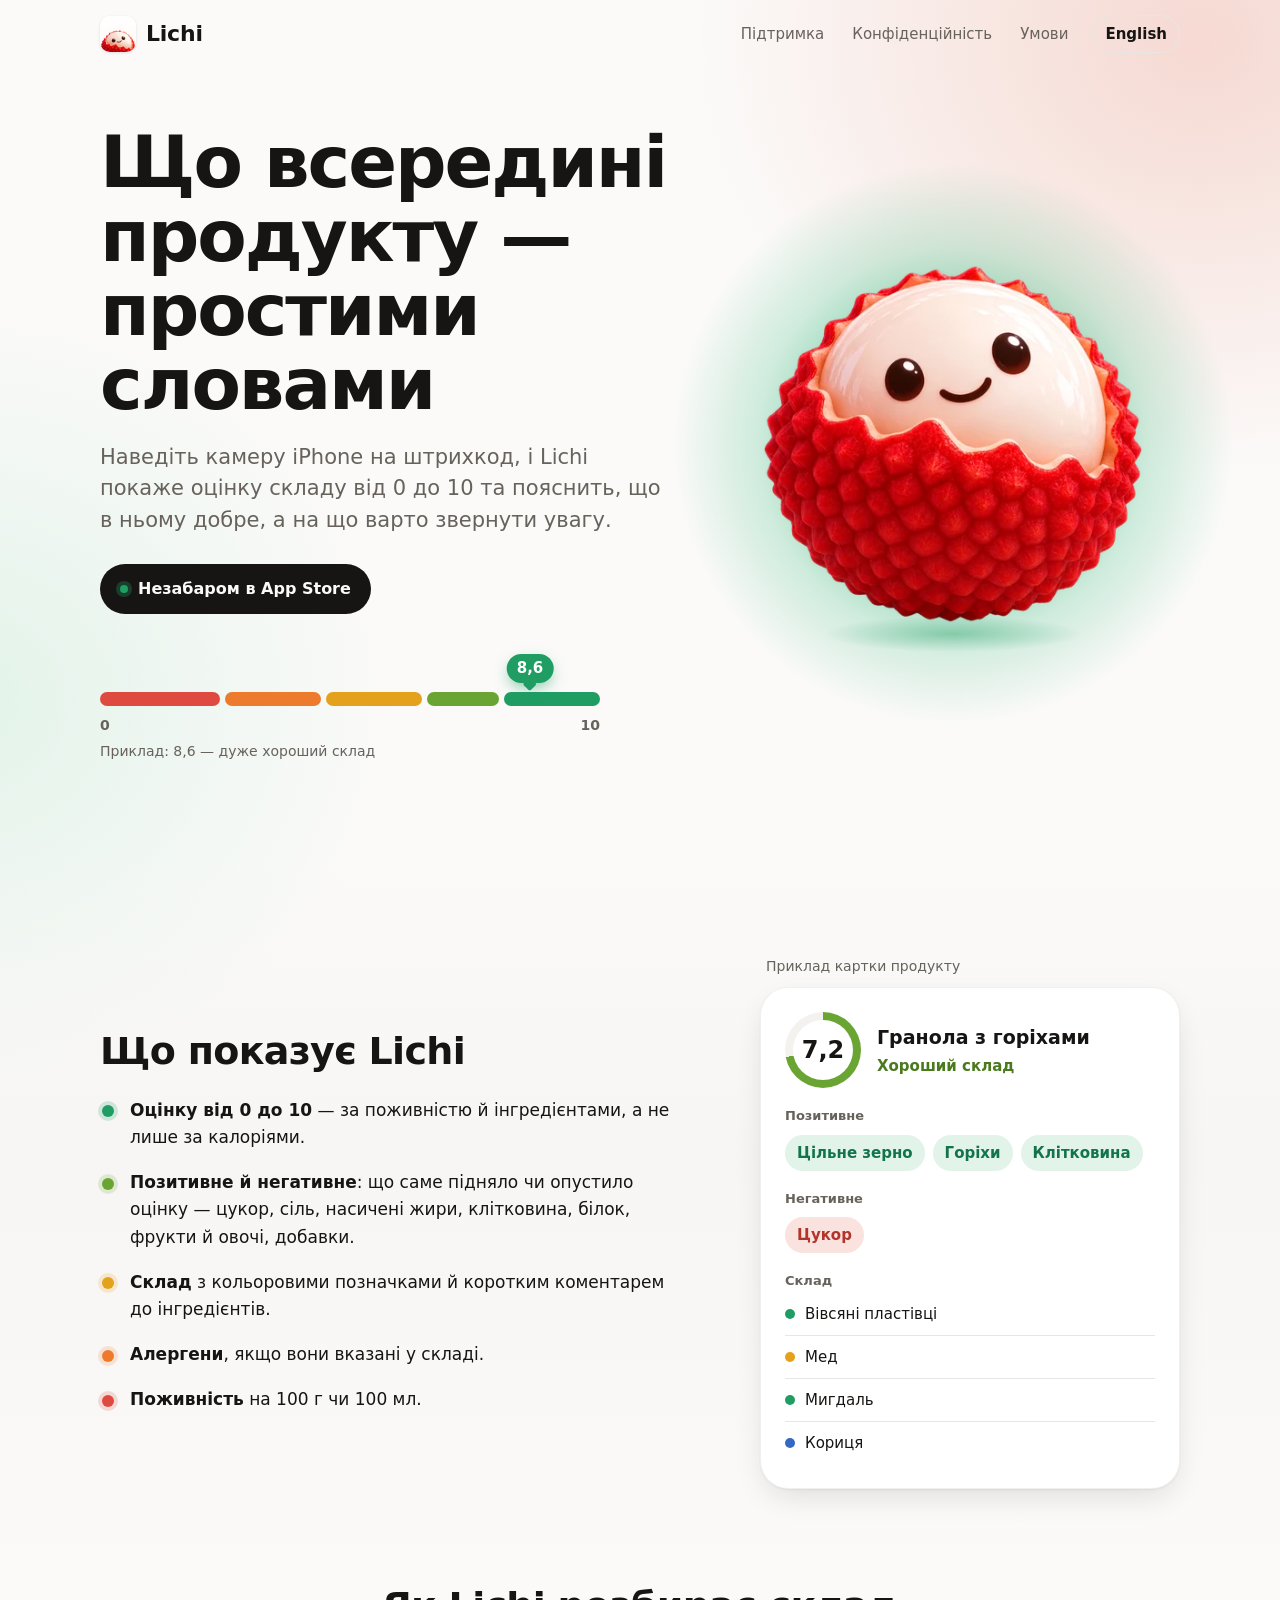
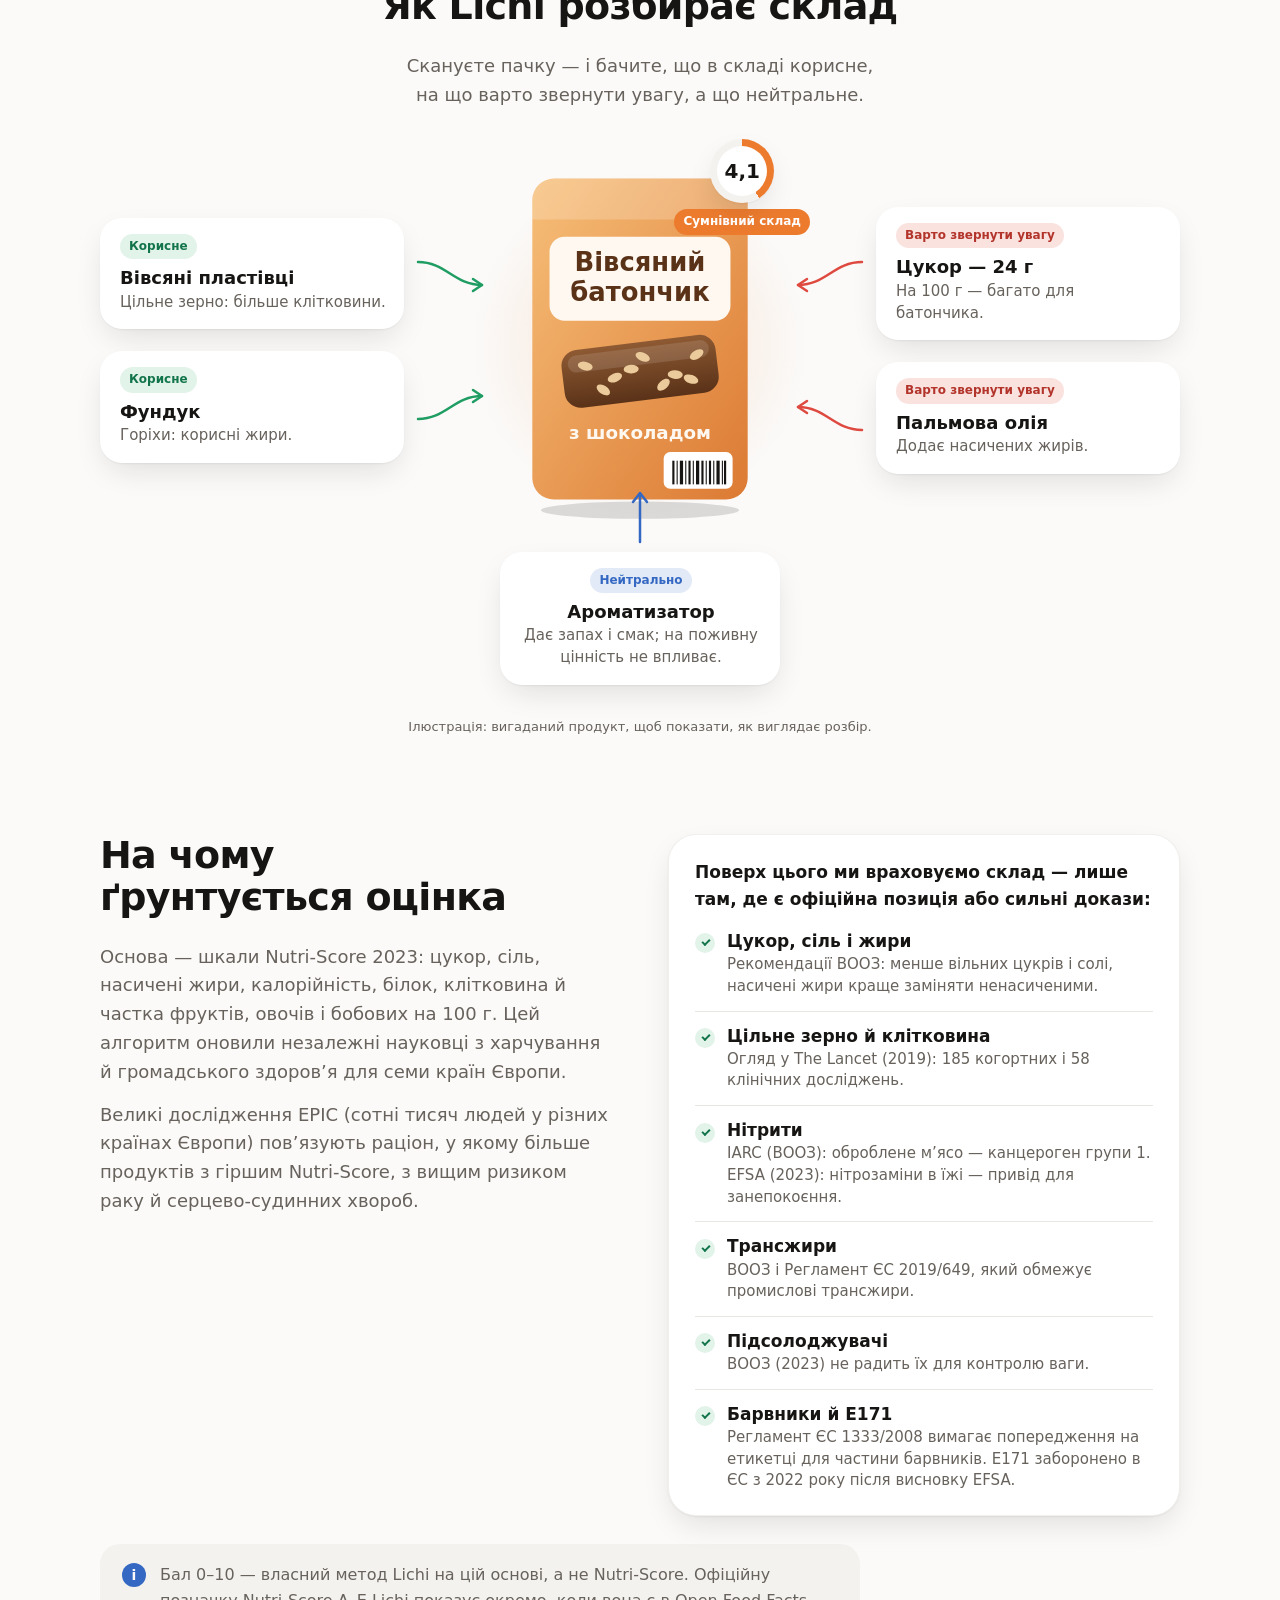
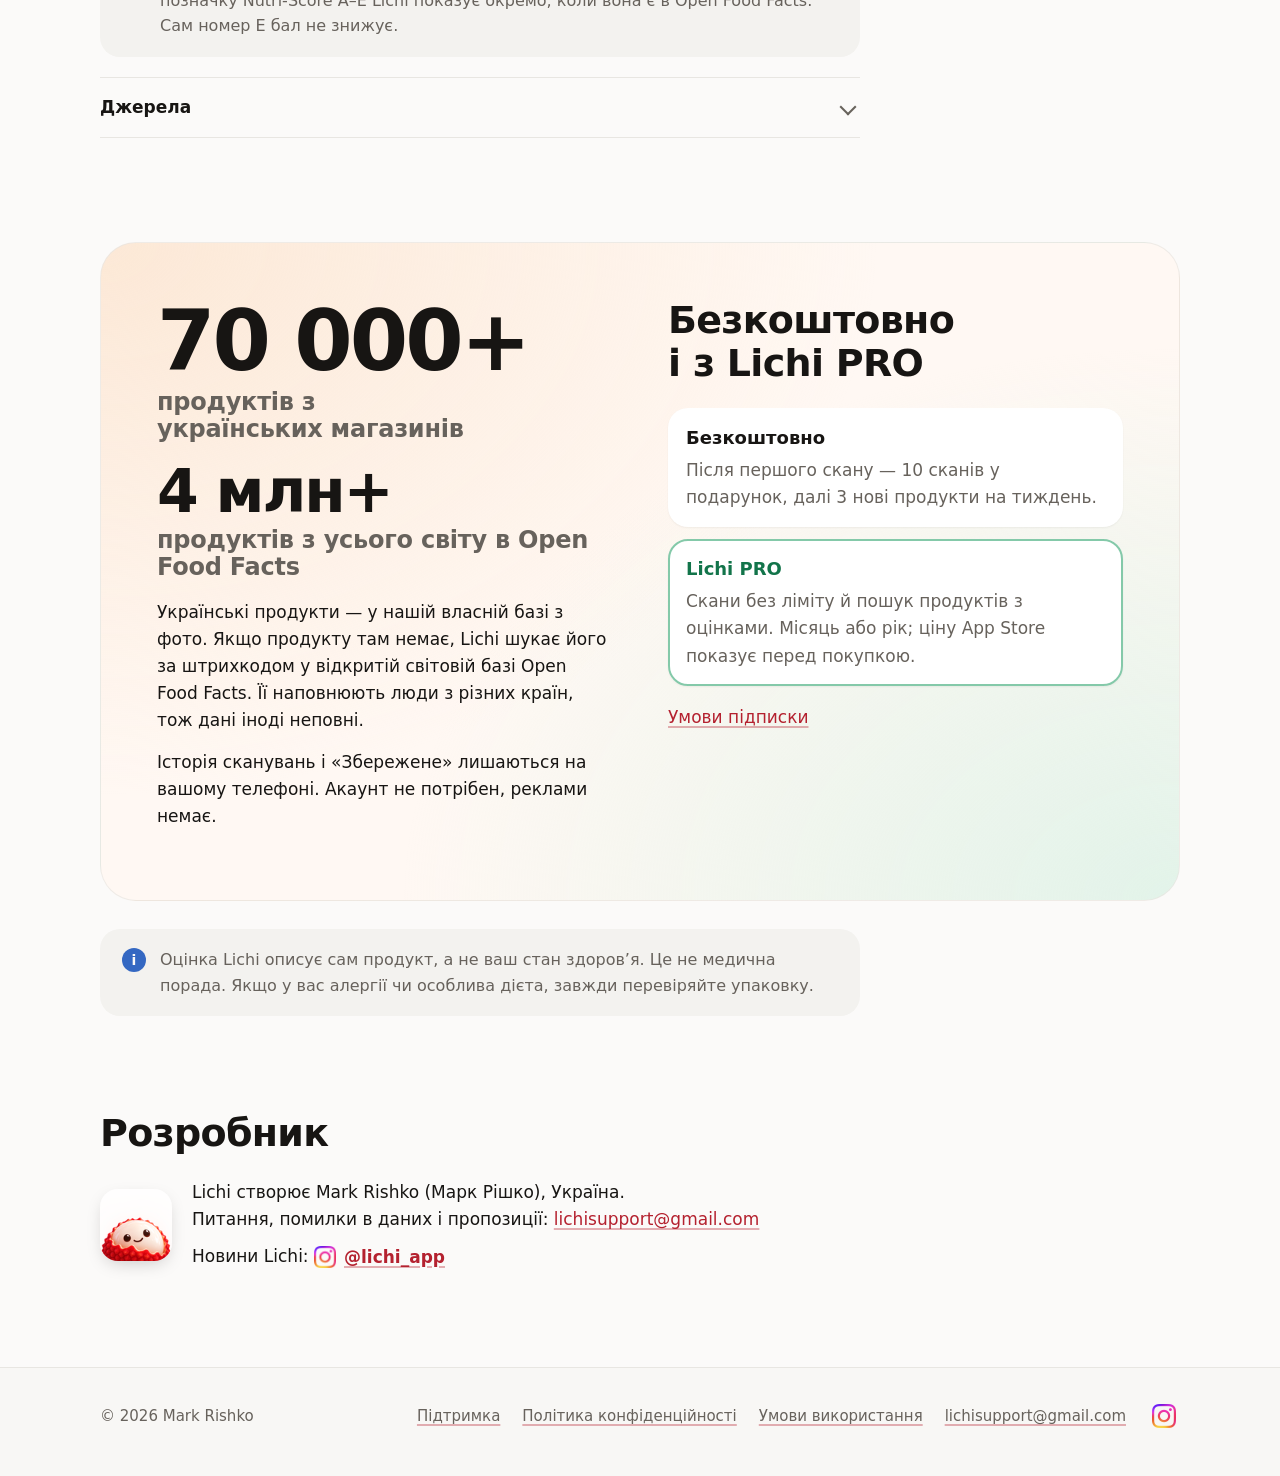
==== commit aa08ef43: "Free scans: 10 gift, then 3 new products a week; Keychain counter in the privacy policy The app (1.0" ====
--- a/index.html
+++ b/index.html
@@ -28,7 +28,7 @@
 <header class="site-head">
   <div class="wrap">
     <a class="brand" href="./"><img src="assets/icon-96.png" alt="" width="36" height="36">Lichi</a>
-    <nav class="site-nav" aria-label="Розділи"><a href="support.html">Підтримка</a><a href="privacy.html">Конфіденційність</a><a href="terms.html">Умови</a></nav>
+    <nav class="site-nav" aria-label="Розділи"><a href="support">Підтримка</a><a href="privacy">Конфіденційність</a><a href="terms">Умови</a></nav>
     <a class="lang" href="en/" hreflang="en" lang="en">English</a>
   </div>
 </header>
@@ -151,10 +151,10 @@
       <div class="sheet-pro">
         <h2>Безкоштовно і з Lichi PRO</h2>
         <dl class="plans">
-          <div><dt>Безкоштовно</dt><dd>3 нові продукти на день, а після першого ще 5 сканів у подарунок.</dd></div>
+          <div><dt>Безкоштовно</dt><dd>Після першого скану — 10 сканів у подарунок, далі 3 нові продукти на тиждень.</dd></div>
           <div class="pro"><dt>Lichi PRO</dt><dd>Скани без ліміту й пошук продуктів з оцінками. Місяць або рік; ціну App Store показує перед покупкою.</dd></div>
         </dl>
-        <p><a href="terms.html#pro">Умови підписки</a></p>
+        <p><a href="terms#pro">Умови підписки</a></p>
       </div>
     </div>
     <p class="note">Оцінка Lichi описує сам продукт, а не ваш стан здоров’я. Це не медична порада. Якщо у вас алергії чи особлива дієта, завжди перевіряйте упаковку.</p>
@@ -178,7 +178,7 @@
 <footer class="site-foot">
   <div class="wrap">
     <span>© 2026 Mark Rishko</span>
-    <nav aria-label="Документи"><a href="support.html">Підтримка</a><a href="privacy.html">Політика конфіденційності</a><a href="terms.html">Умови використання</a><a href="mailto:lichisupport@gmail.com">lichisupport@gmail.com</a><a class="ig-only" href="https://www.instagram.com/lichi_app/"><img src="assets/instagram.png" alt="Instagram @lichi_app" width="24" height="24"></a></nav>
+    <nav aria-label="Документи"><a href="support">Підтримка</a><a href="privacy">Політика конфіденційності</a><a href="terms">Умови використання</a><a href="mailto:lichisupport@gmail.com">lichisupport@gmail.com</a><a class="ig-only" href="https://www.instagram.com/lichi_app/"><img src="assets/instagram.png" alt="Instagram @lichi_app" width="24" height="24"></a></nav>
   </div>
 </footer>
 <script src="assets/site.js" defer></script>
